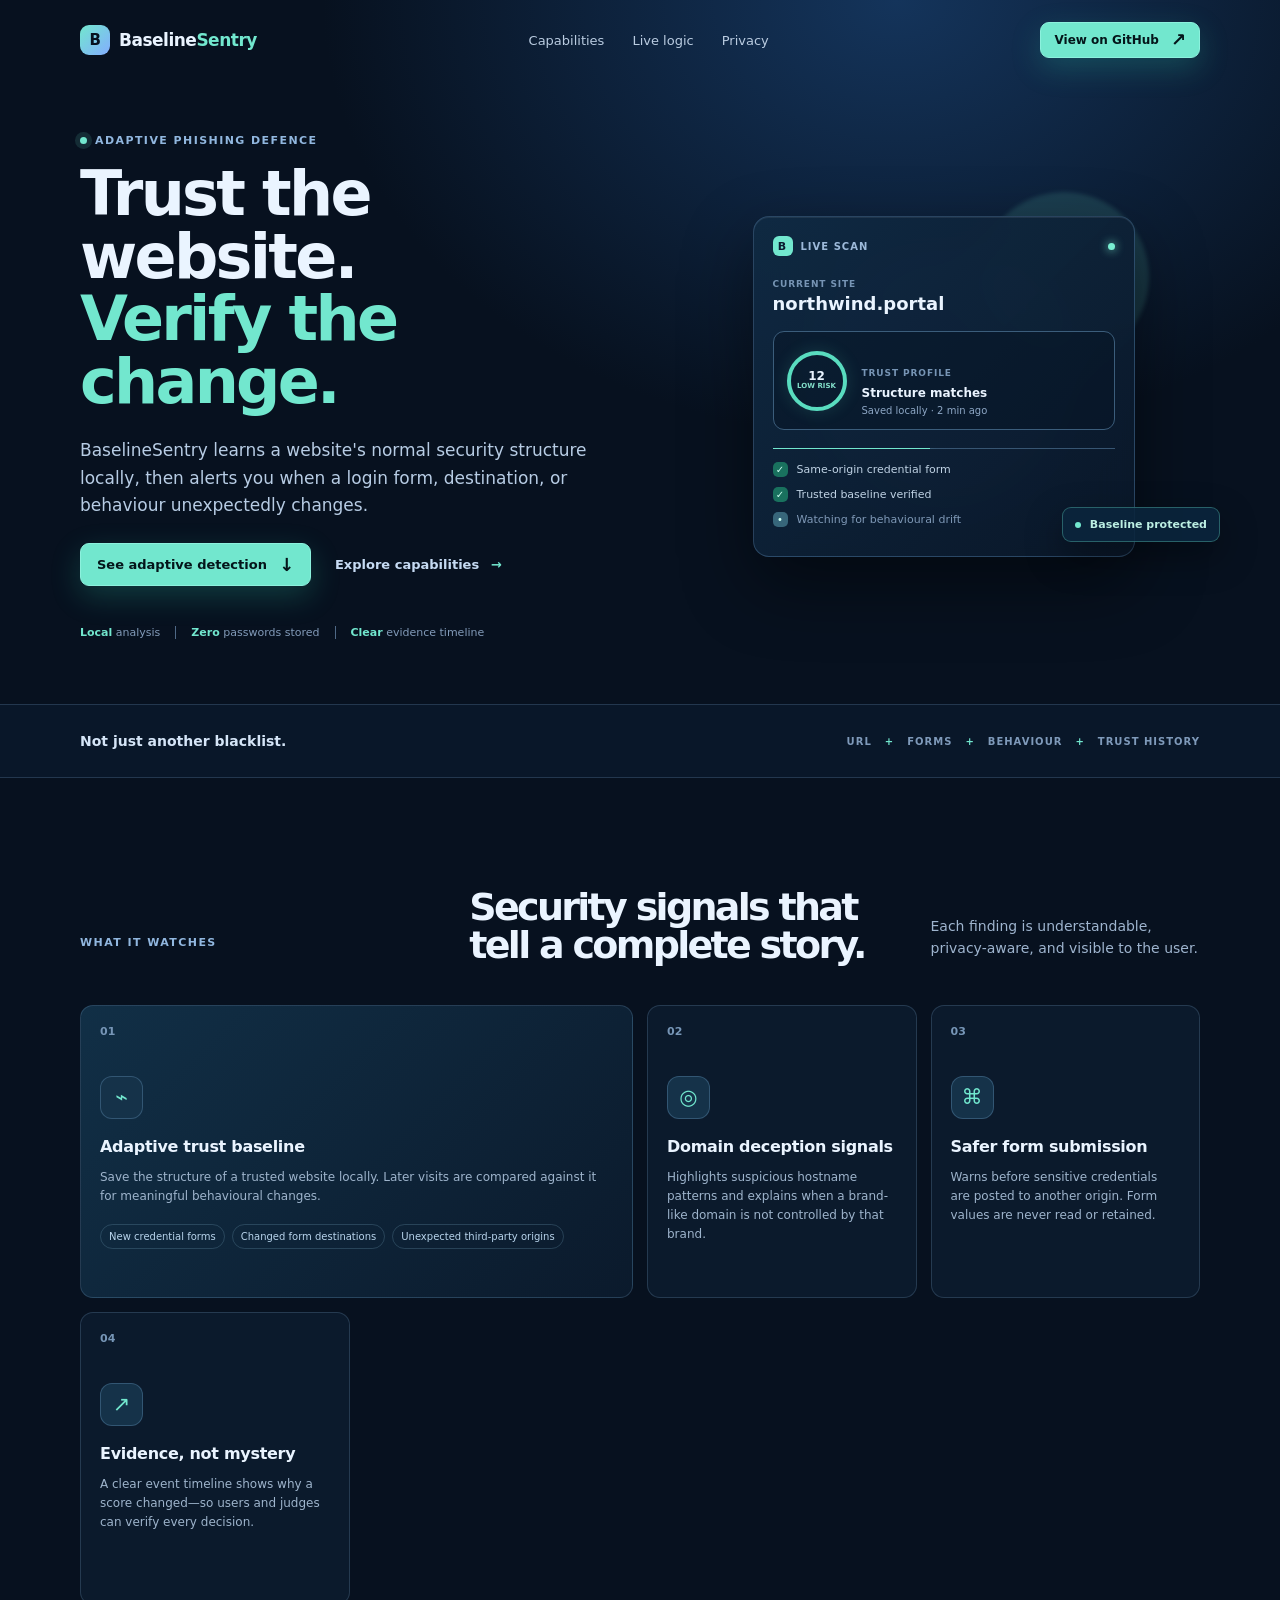
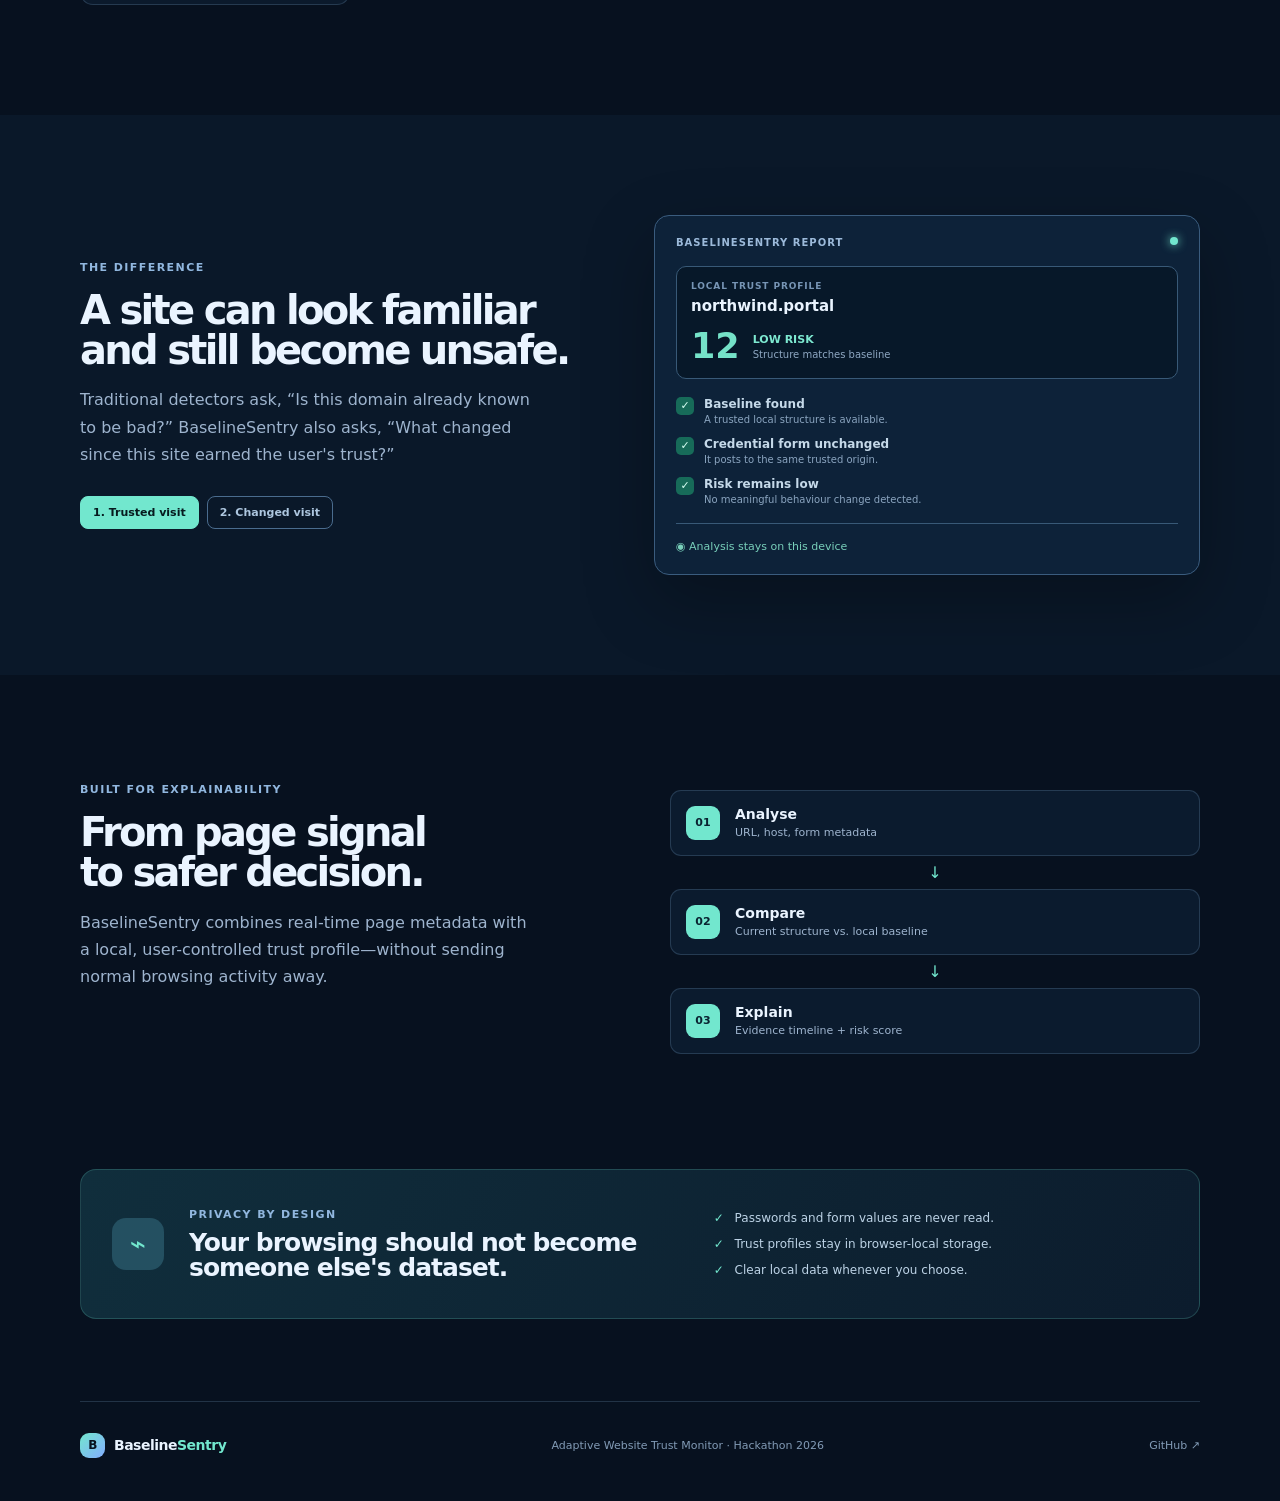
==== docs/index.html @ 4aefe946 "feat: add BaselineSentry landing page" ====
<!doctype html>
<html lang="en">
  <head>
    <meta charset="utf-8" />
    <meta name="viewport" content="width=device-width, initial-scale=1" />
    <meta name="description" content="BaselineSentry is a privacy-first browser extension for adaptive phishing detection and website trust monitoring." />
    <title>BaselineSentry — Website Trust Monitor</title>
    <link rel="stylesheet" href="styles.css" />
  </head>
  <body>
    <div class="site-shell">
      <header class="nav wrap">
        <a class="brand" href="#top" aria-label="BaselineSentry home">
          <span class="brand-icon">B</span>
          <span>Baseline<span>Sentry</span></span>
        </a>
        <nav aria-label="Main navigation">
          <a href="#features">Capabilities</a>
          <a href="#demo">Live logic</a>
          <a href="#privacy">Privacy</a>
        </nav>
        <a class="button button-small" href="https://github.com/gopalrath-dev/baseline-sentry" target="_blank" rel="noreferrer">View on GitHub <span>↗</span></a>
      </header>

      <main id="top">
        <section class="hero wrap">
          <div class="hero-copy">
            <p class="eyebrow"><i></i> ADAPTIVE PHISHING DEFENCE</p>
            <h1>Trust the website.<br /><em>Verify the change.</em></h1>
            <p class="hero-text">BaselineSentry learns a website's normal security structure locally, then alerts you when a login form, destination, or behaviour unexpectedly changes.</p>
            <div class="hero-actions">
              <a class="button" href="#demo">See adaptive detection <span>↓</span></a>
              <a class="text-link" href="#features">Explore capabilities <span>→</span></a>
            </div>
            <div class="trust-row">
              <span><b>Local</b> analysis</span>
              <span><b>Zero</b> passwords stored</span>
              <span><b>Clear</b> evidence timeline</span>
            </div>
          </div>

          <div class="hero-visual" aria-label="BaselineSentry risk report preview">
            <div class="orb orb-a"></div><div class="orb orb-b"></div>
            <div class="monitor-card">
              <div class="card-topline"><span class="mini-brand">B</span><span>LIVE SCAN</span><i></i></div>
              <p class="site-label">CURRENT SITE</p>
              <h2>northwind.portal</h2>
              <div class="score-panel">
                <div class="score-ring low"><strong>12</strong><span>LOW RISK</span></div>
                <div><p class="muted-label">TRUST PROFILE</p><strong>Structure matches</strong><p class="muted">Saved locally · 2 min ago</p></div>
              </div>
              <div class="scan-line"><span></span></div>
              <div class="signal-row"><i class="ok">✓</i><span>Same-origin credential form</span></div>
              <div class="signal-row"><i class="ok">✓</i><span>Trusted baseline verified</span></div>
              <div class="signal-row faded"><i>•</i><span>Watching for behavioural drift</span></div>
            </div>
            <div class="float-tag"><i></i> Baseline protected</div>
          </div>
        </section>

        <section class="proof-bar">
          <div class="wrap proof-inner">
            <p>Not just another blacklist.</p>
            <div><span>URL</span><b>+</b><span>FORMS</span><b>+</b><span>BEHAVIOUR</span><b>+</b><span>TRUST HISTORY</span></div>
          </div>
        </section>

        <section id="features" class="section wrap">
          <div class="section-heading">
            <p class="eyebrow">WHAT IT WATCHES</p>
            <h2>Security signals that<br />tell a complete story.</h2>
            <p>Each finding is understandable, privacy-aware, and visible to the user.</p>
          </div>
          <div class="feature-grid">
            <article class="feature-card featured">
              <div class="feature-number">01</div>
              <div class="feature-icon shield-icon">⌁</div>
              <h3>Adaptive trust baseline</h3>
              <p>Save the structure of a trusted website locally. Later visits are compared against it for meaningful behavioural changes.</p>
              <ul><li>New credential forms</li><li>Changed form destinations</li><li>Unexpected third-party origins</li></ul>
            </article>
            <article class="feature-card">
              <div class="feature-number">02</div>
              <div class="feature-icon domain-icon">◎</div>
              <h3>Domain deception signals</h3>
              <p>Highlights suspicious hostname patterns and explains when a brand-like domain is not controlled by that brand.</p>
            </article>
            <article class="feature-card">
              <div class="feature-number">03</div>
              <div class="feature-icon form-icon">⌘</div>
              <h3>Safer form submission</h3>
              <p>Warns before sensitive credentials are posted to another origin. Form values are never read or retained.</p>
            </article>
            <article class="feature-card">
              <div class="feature-number">04</div>
              <div class="feature-icon timeline-icon">↗</div>
              <h3>Evidence, not mystery</h3>
              <p>A clear event timeline shows why a score changed—so users and judges can verify every decision.</p>
            </article>
          </div>
        </section>

        <section id="demo" class="demo-section">
          <div class="wrap demo-layout">
            <div>
              <p class="eyebrow">THE DIFFERENCE</p>
              <h2>A site can look familiar<br />and still become unsafe.</h2>
              <p class="demo-copy">Traditional detectors ask, “Is this domain already known to be bad?” BaselineSentry also asks, “What changed since this site earned the user's trust?”</p>
              <div class="scenario-tabs" role="tablist" aria-label="Detection scenario">
                <button class="scenario active" data-scenario="trusted" role="tab" aria-selected="true">1. Trusted visit</button>
                <button class="scenario" data-scenario="changed" role="tab" aria-selected="false">2. Changed visit</button>
              </div>
            </div>
            <div class="evidence-card">
              <div class="evidence-header"><span>BASELINESENTRY REPORT</span><span class="report-dot"></span></div>
              <div class="evidence-site">
                <p class="muted-label">LOCAL TRUST PROFILE</p>
                <strong id="demo-domain">northwind.portal</strong>
                <div class="demo-score"><span id="demo-score">12</span><div><b id="demo-level">LOW RISK</b><small id="demo-summary">Structure matches baseline</small></div></div>
              </div>
              <ol id="evidence-list" class="evidence-list">
                <li><i>✓</i><span><b>Baseline found</b><small>A trusted local structure is available.</small></span></li>
                <li><i>✓</i><span><b>Credential form unchanged</b><small>It posts to the same trusted origin.</small></span></li>
                <li><i>✓</i><span><b>Risk remains low</b><small>No meaningful behaviour change detected.</small></span></li>
              </ol>
              <p class="local-note">◉ Analysis stays on this device</p>
            </div>
          </div>
        </section>

        <section class="architecture wrap">
          <div class="architecture-copy">
            <p class="eyebrow">BUILT FOR EXPLAINABILITY</p>
            <h2>From page signal<br />to safer decision.</h2>
            <p>BaselineSentry combines real-time page metadata with a local, user-controlled trust profile—without sending normal browsing activity away.</p>
          </div>
          <div class="flow">
            <div class="flow-step"><span>01</span><div><b>Analyse</b><small>URL, host, form metadata</small></div></div>
            <div class="flow-arrow">↓</div>
            <div class="flow-step"><span>02</span><div><b>Compare</b><small>Current structure vs. local baseline</small></div></div>
            <div class="flow-arrow">↓</div>
            <div class="flow-step"><span>03</span><div><b>Explain</b><small>Evidence timeline + risk score</small></div></div>
          </div>
        </section>

        <section id="privacy" class="privacy wrap">
          <div class="privacy-symbol">⌁</div>
          <div><p class="eyebrow">PRIVACY BY DESIGN</p><h2>Your browsing should not become someone else's dataset.</h2></div>
          <div class="privacy-list">
            <p><i>✓</i> Passwords and form values are never read.</p>
            <p><i>✓</i> Trust profiles stay in browser-local storage.</p>
            <p><i>✓</i> Clear local data whenever you choose.</p>
          </div>
        </section>
      </main>

      <footer class="wrap">
        <a class="brand" href="#top"><span class="brand-icon">B</span><span>Baseline<span>Sentry</span></span></a>
        <p>Adaptive Website Trust Monitor · Hackathon 2026</p>
        <a href="https://github.com/gopalrath-dev/baseline-sentry" target="_blank" rel="noreferrer">GitHub ↗</a>
      </footer>
    </div>
    <script src="app.js"></script>
  </body>
</html>
---- docs/styles.css ----
:root {
  --ink: #eaf4ff;
  --muted: #9eb4ce;
  --quiet: #728aa8;
  --line: rgba(139, 186, 222, .2);
  --cyan: #72e7ce;
  --blue: #83adff;
  --night: #07111f;
  --slate: #0d2036;
  font-family: Inter, ui-sans-serif, system-ui, -apple-system, BlinkMacSystemFont, "Segoe UI", sans-serif;
  color: var(--ink);
  background: var(--night);
  scroll-behavior: smooth;
}
* { box-sizing: border-box; }
body { margin: 0; background: #07111f; }
a { color: inherit; text-decoration: none; }
.wrap { width: min(1120px, calc(100% - 48px)); margin-inline: auto; }
.site-shell { overflow: hidden; background: radial-gradient(ellipse 70% 43rem at 70% 0, #14345b 0%, #07111f 64%); }
.nav { display: flex; align-items: center; justify-content: space-between; padding: 22px 0; }
.brand { display: inline-flex; align-items: center; gap: 9px; font-size: 17px; font-weight: 750; letter-spacing: -.5px; }
.brand > span:last-child span { color: var(--cyan); }
.brand-icon { display: grid; width: 30px; height: 30px; place-items: center; border-radius: 9px; color: #07111f; background: linear-gradient(135deg, var(--cyan), var(--blue)); font-size: 15px; font-weight: 900; }
nav { display: flex; gap: 28px; color: #bacce1; font-size: 13px; }
nav a:hover, footer a:hover, .text-link:hover { color: var(--cyan); }
.button { display: inline-flex; align-items: center; justify-content: center; gap: 12px; border: 1px solid #8cf1dd; border-radius: 9px; padding: 13px 16px; color: #04151a; background: var(--cyan); font-size: 13px; font-weight: 800; box-shadow: 0 10px 30px #2fd4b338; transition: transform .2s, box-shadow .2s; }
.button:hover { transform: translateY(-2px); box-shadow: 0 14px 35px #2fd4b356; }
.button span { font-size: 18px; line-height: 0; }
.button-small { padding: 10px 13px; font-size: 12px; }
.hero { display: grid; grid-template-columns: 1.05fr .95fr; align-items: center; gap: 40px; min-height: 590px; padding: 54px 0 65px; }
.eyebrow { display: flex; align-items: center; gap: 8px; margin: 0 0 16px; color: #91b7df; font-size: 11px; font-weight: 800; letter-spacing: .13em; }
.eyebrow i { display: inline-block; width: 7px; height: 7px; border-radius: 50%; background: var(--cyan); box-shadow: 0 0 0 5px #72e7ce20; }
.hero h1, .section-heading h2, .demo-section h2, .architecture h2, .privacy h2 { margin: 0; font-size: clamp(38px, 5vw, 62px); line-height: 1.01; letter-spacing: -2.7px; }
.hero h1 em { color: var(--cyan); font-style: normal; }
.hero-text { max-width: 540px; margin: 24px 0; color: #b7cce4; font-size: 17px; line-height: 1.6; }
.hero-actions { display: flex; align-items: center; gap: 24px; }
.text-link { color: #c6dbf3; font-size: 13px; font-weight: 700; }
.text-link span { margin-left: 7px; color: var(--cyan); }
.trust-row { display: flex; flex-wrap: wrap; gap: 15px; margin-top: 40px; color: #829bb9; font-size: 11px; }
.trust-row span { padding-right: 15px; border-right: 1px solid #4f6986; }
.trust-row span:last-child { border: 0; }
.trust-row b { color: var(--cyan); }
.hero-visual { position: relative; min-height: 390px; display: grid; place-items: center; }
.orb { position: absolute; border-radius: 50%; filter: blur(2px); }
.orb-a { width: 280px; height: 280px; background: #4e8aff23; }
.orb-b { width: 170px; height: 170px; transform: translate(120px, -110px); background: #72e7ce24; }
.monitor-card { position: relative; z-index: 2; width: min(100%, 382px); padding: 19px; border: 1px solid #5680a866; border-radius: 16px; background: linear-gradient(135deg, #102a43ee, #0a1729ef); box-shadow: 0 28px 70px #00000073, inset 0 1px 0 #ffffff13; backdrop-filter: blur(18px); }
.card-topline { display: flex; align-items: center; gap: 8px; color: #9dbada; font-size: 10px; font-weight: 800; letter-spacing: .1em; }
.card-topline i { width: 7px; height: 7px; margin-left: auto; border-radius: 50%; background: #79efd2; box-shadow: 0 0 10px #79efd2; animation: blink 2s ease-in-out infinite; }
.mini-brand { display: grid; width: 20px; height: 20px; place-items: center; border-radius: 6px; color: #0b1c31; background: var(--cyan); font-size: 11px; }
.site-label, .muted-label { margin: 23px 0 4px; color: #7795b5; font-size: 9px; font-weight: 800; letter-spacing: .1em; }
.monitor-card h2 { margin: 0; font-size: 18px; }
.score-panel { display: flex; align-items: center; gap: 15px; margin-top: 17px; padding: 13px; border: 1px solid #3b5d7b; border-radius: 11px; background: #06142480; }
.score-ring { display: grid; width: 60px; height: 60px; place-content: center; border: 4px solid #59dcbf; border-radius: 50%; text-align: center; box-shadow: 0 0 17px #59dcbf28; }
.score-ring strong { font-size: 21px; line-height: .95; }
.score-ring span { color: #83dfca; font-size: 7px; font-weight: 900; }
.score-panel strong { font-size: 12px; }
.muted { margin: 4px 0 0; color: #8da7c5; font-size: 10px; }
.scan-line { height: 1px; margin: 18px 0 13px; overflow: hidden; background: #375572; }
.scan-line span { display: block; width: 46%; height: 100%; background: var(--cyan); box-shadow: 0 0 9px var(--cyan); animation: scan 2.7s ease-in-out infinite; }
.signal-row { display: flex; gap: 9px; align-items: center; margin: 10px 0; color: #c0d3e5; font-size: 11px; }
.signal-row i { display: grid; width: 15px; height: 15px; place-items: center; border-radius: 5px; background: #37667a; color: #ccfff1; font-size: 10px; font-style: normal; }
.signal-row i.ok { background: #19715e; }
.signal-row.faded { color: #7f99b7; }
.float-tag { position: absolute; z-index: 3; right: -20px; bottom: 40px; padding: 10px 12px; border: 1px solid #6ce7cf50; border-radius: 9px; background: #0b253ce6; box-shadow: 0 14px 36px #0000005e; color: #bcefe3; font-size: 11px; font-weight: 750; animation: float 4s ease-in-out infinite; }
.float-tag i { display: inline-block; width: 6px; height: 6px; margin-right: 5px; border-radius: 50%; background: var(--cyan); }
.proof-bar { border-block: 1px solid var(--line); background: #091729; }
.proof-inner { display: flex; justify-content: space-between; align-items: center; min-height: 72px; }
.proof-inner p { color: #d5e5f7; font-size: 14px; font-weight: 700; }
.proof-inner div { display: flex; align-items: center; gap: 13px; color: #7f9aba; font-size: 10px; font-weight: 850; letter-spacing: .1em; }
.proof-inner b { color: var(--cyan); }
.section { padding: 110px 0; }
.section-heading { display: grid; grid-template-columns: 1fr 1.2fr .75fr; align-items: end; gap: 30px; margin-bottom: 40px; }
.section-heading h2 { font-size: 38px; }
.section-heading p:last-child { margin: 0 0 5px; color: var(--muted); font-size: 14px; line-height: 1.6; }
.feature-grid { display: grid; grid-template-columns: repeat(4, 1fr); gap: 14px; }
.feature-card { min-height: 293px; padding: 19px; border: 1px solid var(--line); border-radius: 13px; background: #0b1a2c; transition: transform .2s, border-color .2s; }
.feature-card:hover { transform: translateY(-4px); border-color: #65b6d0a6; }
.feature-card.featured { grid-column: span 2; background: linear-gradient(135deg, #112f46, #0b1a2c); }
.feature-number { color: #7796b7; font-size: 11px; font-weight: 800; }
.feature-icon { display: grid; width: 43px; height: 43px; margin: 38px 0 18px; place-items: center; border: 1px solid #6e9fc755; border-radius: 12px; color: var(--cyan); background: #153249; font-size: 21px; }
.feature-card h3 { margin: 0; font-size: 16px; letter-spacing: -.3px; }
.feature-card p { color: #9eb4cc; font-size: 12px; line-height: 1.6; }
.feature-card ul { display: flex; flex-wrap: wrap; gap: 7px; padding: 0; margin: 18px 0 0; list-style: none; }
.feature-card li { padding: 6px 8px; border: 1px solid #5d879e55; border-radius: 99px; color: #b8d4ec; font-size: 10px; }
.demo-section { padding: 100px 0; background: #0a1829; }
.demo-layout { display: grid; grid-template-columns: .95fr 1.05fr; gap: 80px; align-items: center; }
.demo-section h2, .architecture h2 { font-size: 40px; }
.demo-copy { max-width: 450px; color: var(--muted); line-height: 1.7; }
.scenario-tabs { display: flex; gap: 8px; margin-top: 28px; }
.scenario { border: 1px solid #4a6c8e; border-radius: 8px; padding: 9px 12px; color: #adc6df; background: transparent; cursor: pointer; font: inherit; font-size: 11px; font-weight: 750; }
.scenario.active { border-color: var(--cyan); color: #061a1e; background: var(--cyan); }
.evidence-card { padding: 21px; border: 1px solid #3a5c7e; border-radius: 15px; background: #0e243be6; box-shadow: 0 26px 70px #00000047; }
.evidence-header { display: flex; justify-content: space-between; color: #9cbada; font-size: 10px; font-weight: 800; letter-spacing: .1em; }
.report-dot { width: 8px; height: 8px; border-radius: 50%; background: var(--cyan); box-shadow: 0 0 10px var(--cyan); }
.evidence-site { margin: 18px 0; padding: 14px; border: 1px solid #385977; border-radius: 10px; background: #071829; }
.evidence-site .muted-label { margin: 0 0 5px; }
.evidence-site strong { font-size: 15px; }
.demo-score { display: flex; align-items: center; gap: 13px; margin-top: 14px; }
.demo-score > span { color: #75e2c8; font-size: 35px; font-weight: 850; line-height: 1; }
.demo-score b, .demo-score small { display: block; }
.demo-score b { color: #7de8d0; font-size: 11px; }
.demo-score small { margin-top: 3px; color: #8fa8c3; font-size: 10px; }
.evidence-list { display: grid; gap: 12px; padding: 0; margin: 0; list-style: none; }
.evidence-list li { display: flex; gap: 10px; align-items: flex-start; color: #c5d9e9; font-size: 12px; }
.evidence-list i { display: grid; flex: 0 0 auto; width: 18px; height: 18px; place-items: center; border-radius: 5px; color: #d6fff3; background: #176b59; font-size: 11px; font-style: normal; }
.evidence-list b, .evidence-list small { display: block; }
.evidence-list small { margin-top: 3px; color: #8ba5c0; font-size: 10px; }
.local-note { margin: 18px 0 0; padding-top: 16px; border-top: 1px solid #385977; color: #78cfba; font-size: 11px; }
.architecture { display: grid; grid-template-columns: 1fr 1fr; gap: 60px; padding: 108px 0; }
.architecture-copy p:last-child { max-width: 460px; color: var(--muted); line-height: 1.7; }
.flow { padding: 7px 0; }
.flow-step { display: flex; align-items: center; gap: 15px; padding: 15px; border: 1px solid var(--line); border-radius: 11px; background: #0b1b2e; }
.flow-step > span { display: grid; width: 34px; height: 34px; place-items: center; border-radius: 9px; color: #0a2331; background: var(--cyan); font-size: 11px; font-weight: 900; }
.flow-step b, .flow-step small { display: block; }
.flow-step b { font-size: 14px; }
.flow-step small { margin-top: 4px; color: var(--muted); font-size: 11px; }
.flow-arrow { margin: 7px 0; color: var(--cyan); text-align: center; }
.privacy { display: grid; grid-template-columns: auto 1.1fr 1fr; gap: 25px; align-items: center; margin-bottom: 82px; padding: 31px; border: 1px solid #65cbb83b; border-radius: 16px; background: linear-gradient(115deg, #102e3c, #0c1c2d); }
.privacy-symbol { display: grid; width: 52px; height: 52px; place-items: center; border-radius: 14px; color: var(--cyan); background: #245061; font-size: 27px; }
.privacy h2 { font-size: 25px; letter-spacing: -1px; }
.privacy .eyebrow { margin-bottom: 9px; }
.privacy-list { color: #bdd3e6; font-size: 12px; line-height: 1.5; }
.privacy-list p { margin: 8px 0; }
.privacy-list i { margin-right: 7px; color: var(--cyan); font-style: normal; }
footer { display: flex; justify-content: space-between; align-items: center; padding: 26px 0 38px; border-top: 1px solid var(--line); color: #829bb6; font-size: 11px; }
footer .brand { color: var(--ink); font-size: 14px; }
footer .brand-icon { width: 25px; height: 25px; font-size: 12px; }
@keyframes float { 50% { transform: translateY(-7px); } }
@keyframes scan { 50% { transform: translateX(118%); } }
@keyframes blink { 50% { opacity: .35; } }
@media (max-width: 820px) {
  .nav nav { display: none; }
  .hero, .demo-layout, .architecture { grid-template-columns: 1fr; }
  .hero { padding-top: 30px; }
  .hero-visual { min-height: 340px; }
  .section-heading { grid-template-columns: 1fr; gap: 12px; }
  .feature-grid { grid-template-columns: repeat(2, 1fr); }
  .feature-card.featured { grid-column: span 2; }
  .privacy { grid-template-columns: auto 1fr; }
  .privacy-list { grid-column: span 2; }
}
@media (max-width: 540px) {
  .wrap { width: min(100% - 30px, 1120px); }
  .nav .button { display: none; }
  .hero h1 { font-size: 43px; }
  .feature-grid { grid-template-columns: 1fr; }
  .feature-card.featured { grid-column: span 1; }
  .feature-card { min-height: auto; }
  .proof-inner { display: block; padding: 15px 0; }
  .proof-inner div { flex-wrap: wrap; font-size: 8px; }
  .float-tag { right: 0; }
  .privacy { grid-template-columns: 1fr; }
  .privacy-list { grid-column: auto; }
  footer { align-items: flex-start; gap: 14px; flex-direction: column; }
}
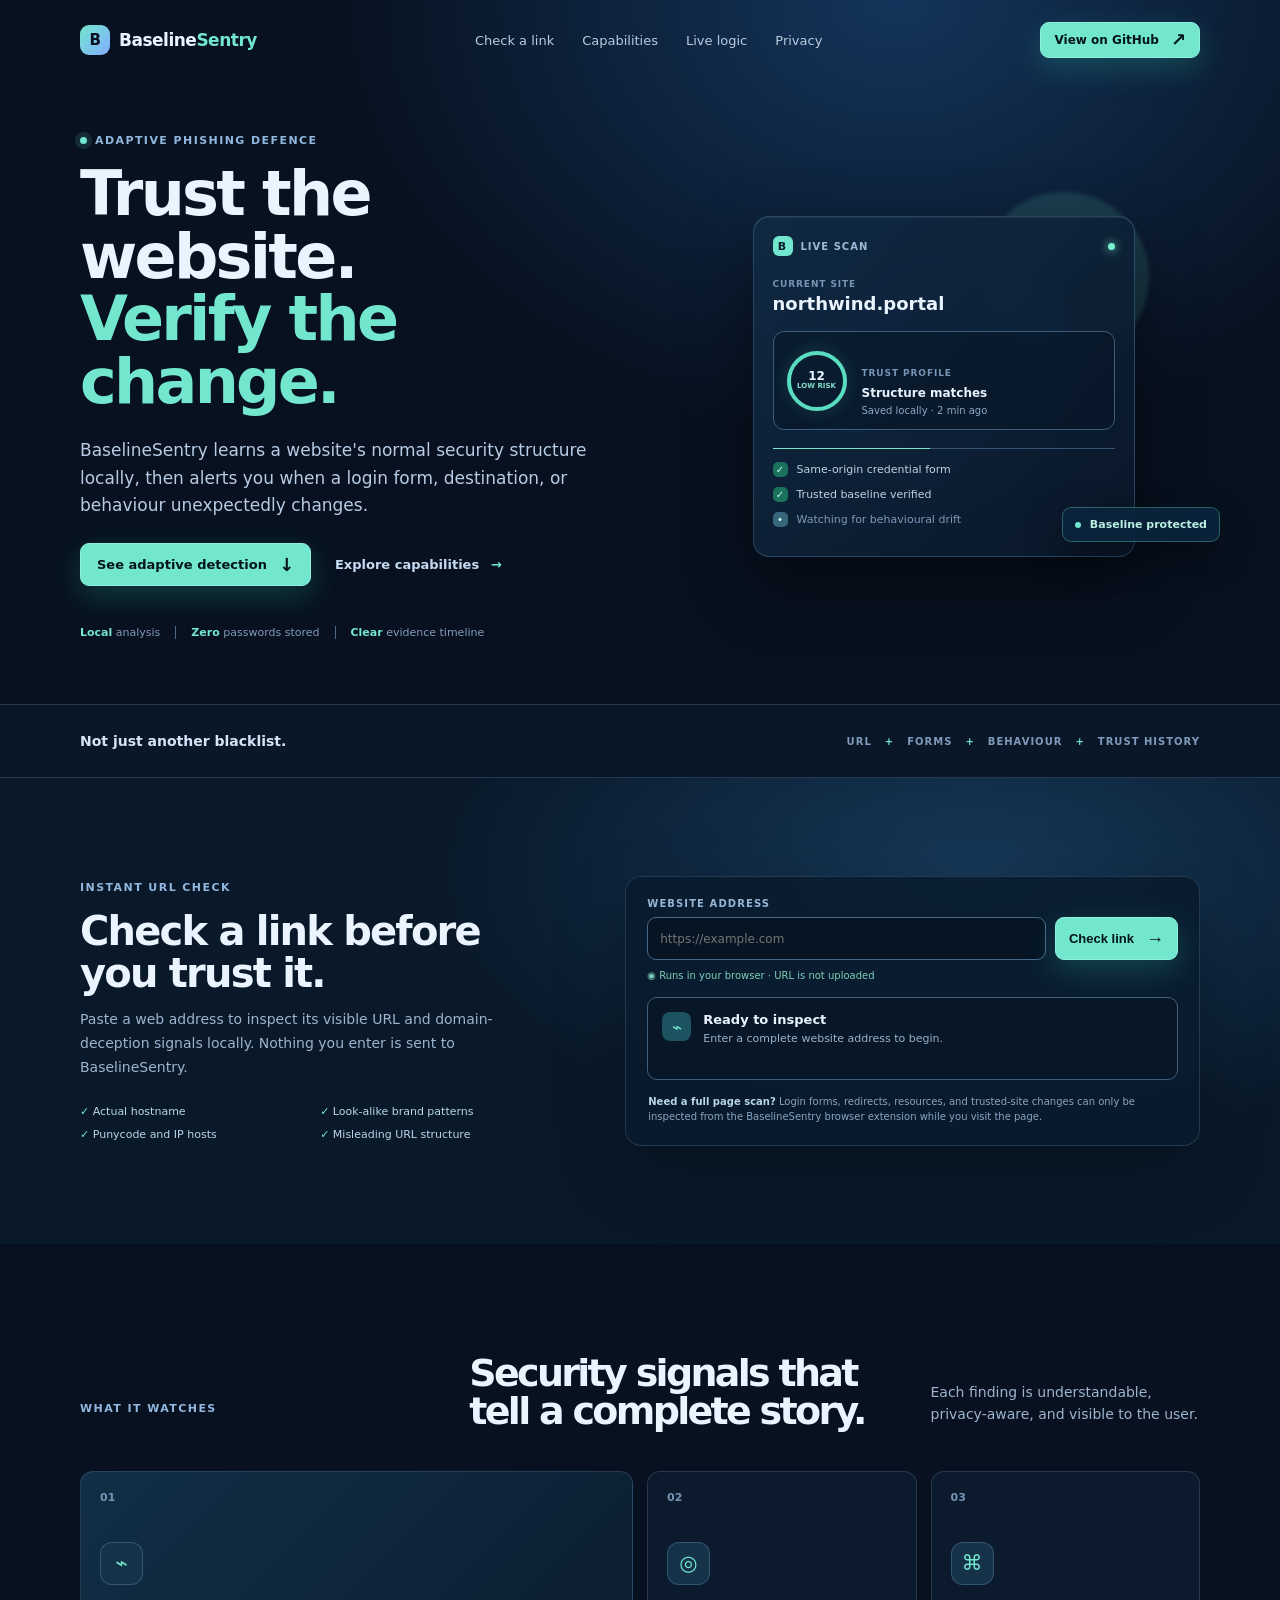
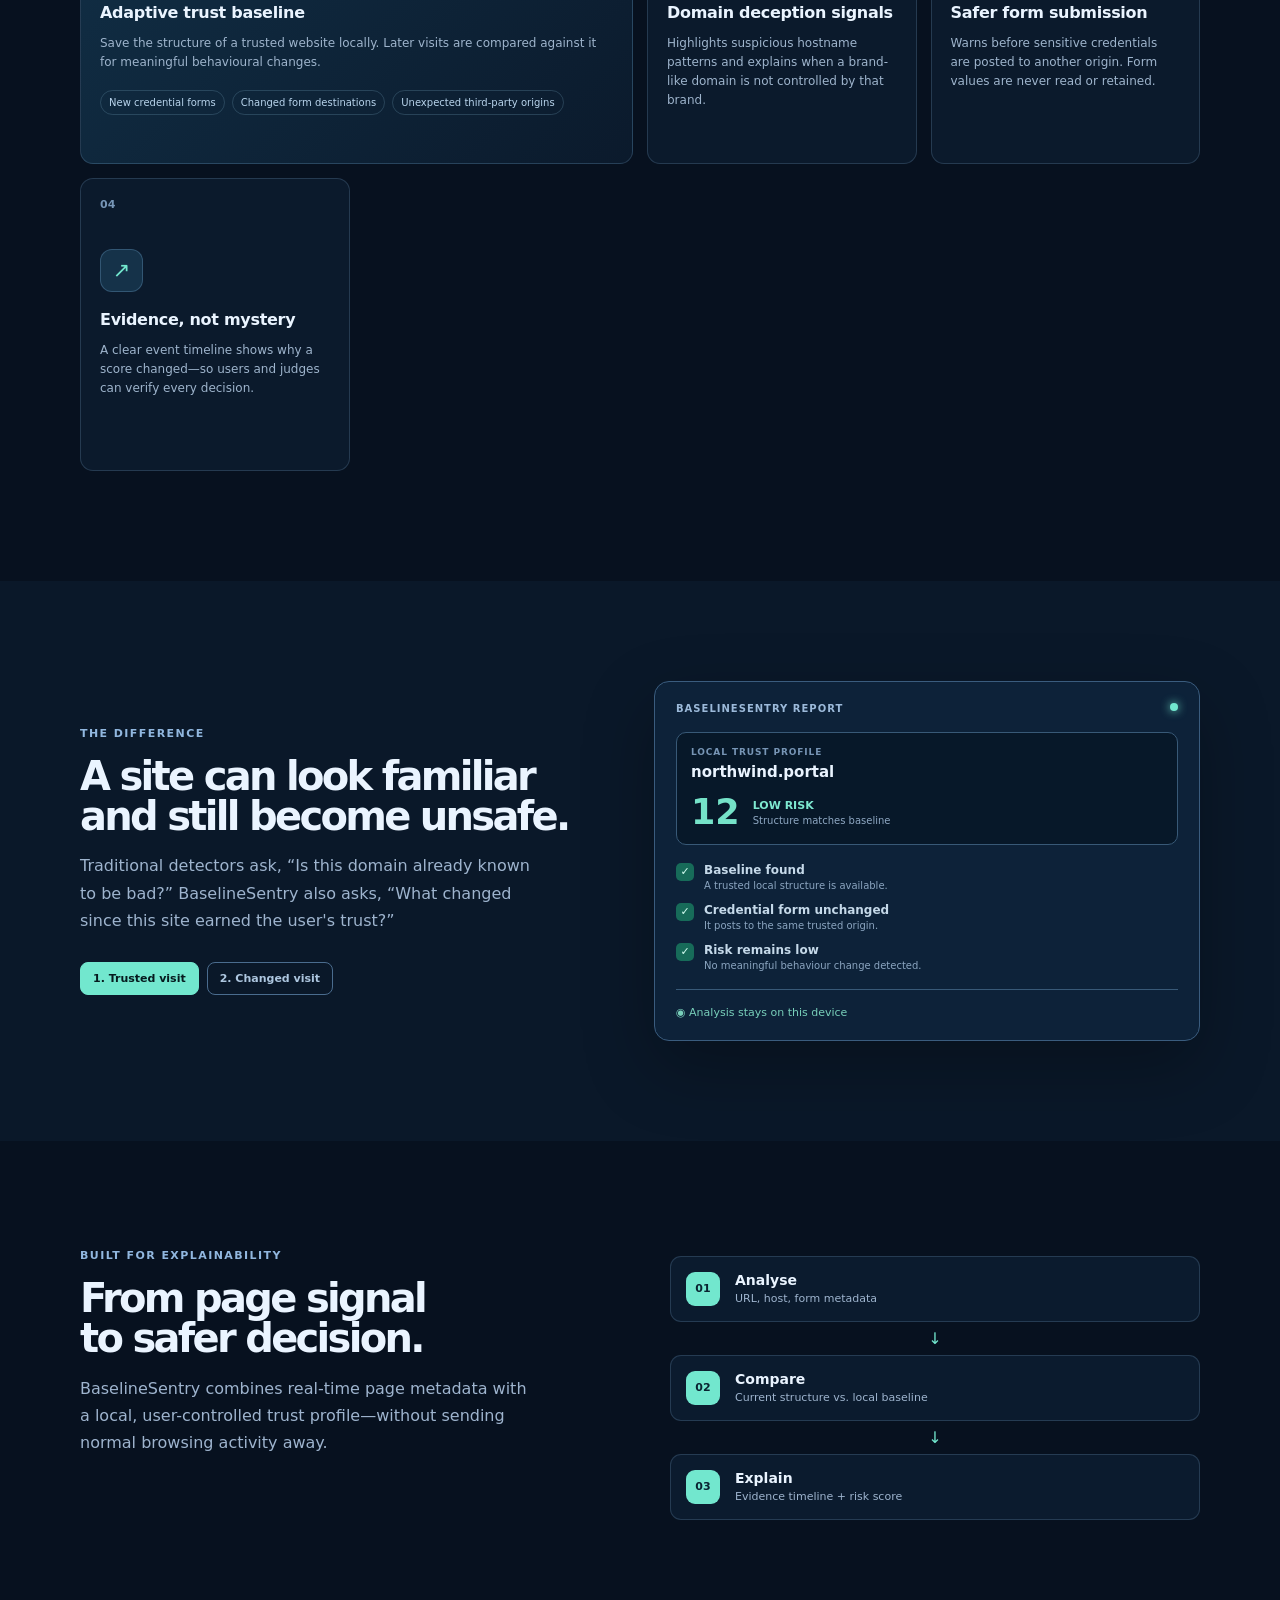
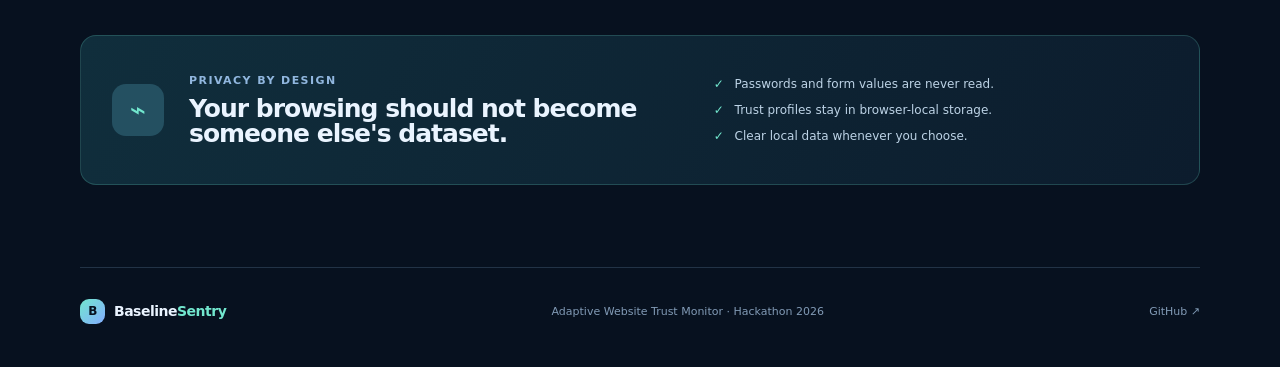
==== commit 4c742e39: "feat: add privacy-first website link checker" ====
--- a/docs/index.html
+++ b/docs/index.html
@@ -15,6 +15,7 @@
           <span>Baseline<span>Sentry</span></span>
         </a>
         <nav aria-label="Main navigation">
+          <a href="#link-check">Check a link</a>
           <a href="#features">Capabilities</a>
           <a href="#demo">Live logic</a>
           <a href="#privacy">Privacy</a>
@@ -62,6 +63,37 @@
           <div class="wrap proof-inner">
             <p>Not just another blacklist.</p>
             <div><span>URL</span><b>+</b><span>FORMS</span><b>+</b><span>BEHAVIOUR</span><b>+</b><span>TRUST HISTORY</span></div>
+          </div>
+        </section>
+
+        <section id="link-check" class="link-check-section">
+          <div class="wrap link-check-layout">
+            <div class="link-check-copy">
+              <p class="eyebrow">INSTANT URL CHECK</p>
+              <h2>Check a link before<br />you trust it.</h2>
+              <p>Paste a web address to inspect its visible URL and domain-deception signals locally. Nothing you enter is sent to BaselineSentry.</p>
+              <div class="check-capabilities">
+                <span>✓ Actual hostname</span>
+                <span>✓ Look-alike brand patterns</span>
+                <span>✓ Punycode and IP hosts</span>
+                <span>✓ Misleading URL structure</span>
+              </div>
+            </div>
+            <div class="link-check-card">
+              <form id="url-check-form">
+                <label for="url-check-input">WEBSITE ADDRESS</label>
+                <div class="url-input-row">
+                  <input id="url-check-input" name="url" type="url" inputmode="url" autocomplete="off" placeholder="https://example.com" required />
+                  <button class="button" type="submit">Check link <span>→</span></button>
+                </div>
+              </form>
+              <p class="check-privacy">◉ Runs in your browser · URL is not uploaded</p>
+              <div id="url-result" class="url-result empty" aria-live="polite">
+                <div class="url-result-icon">⌁</div>
+                <div><b>Ready to inspect</b><small>Enter a complete website address to begin.</small></div>
+              </div>
+              <p class="full-scan-note"><b>Need a full page scan?</b> Login forms, redirects, resources, and trusted-site changes can only be inspected from the BaselineSentry browser extension while you visit the page.</p>
+            </div>
           </div>
         </section>
 
@@ -163,4 +195,3 @@
     <script src="app.js"></script>
   </body>
 </html>
-
--- a/docs/styles.css
+++ b/docs/styles.css
@@ -69,6 +69,34 @@
 .proof-inner p { color: #d5e5f7; font-size: 14px; font-weight: 700; }
 .proof-inner div { display: flex; align-items: center; gap: 13px; color: #7f9aba; font-size: 10px; font-weight: 850; letter-spacing: .1em; }
 .proof-inner b { color: var(--cyan); }
+.link-check-section { padding: 98px 0; background: radial-gradient(ellipse 65% 90% at 76% 20%, #163858 0%, #09192a 65%); }
+.link-check-layout { display: grid; grid-template-columns: .9fr 1.1fr; gap: 75px; align-items: center; }
+.link-check-copy h2 { margin: 0; font-size: 40px; line-height: 1.05; letter-spacing: -1.8px; }
+.link-check-copy > p:not(.eyebrow) { max-width: 425px; color: var(--muted); font-size: 14px; line-height: 1.7; }
+.check-capabilities { display: grid; grid-template-columns: 1fr 1fr; gap: 10px; margin-top: 25px; color: #bad6e9; font-size: 11px; }
+.check-capabilities span::first-letter { color: var(--cyan); }
+.link-check-card { padding: 21px; border: 1px solid #4d779755; border-radius: 16px; background: #0a1b2ddd; box-shadow: 0 26px 70px #00000042; }
+#url-check-form label { display: block; margin-bottom: 8px; color: #96b5d3; font-size: 10px; font-weight: 850; letter-spacing: .11em; }
+.url-input-row { display: flex; gap: 9px; }
+.url-input-row input { min-width: 0; flex: 1; border: 1px solid #466989; border-radius: 9px; padding: 12px; outline: 0; color: var(--ink); background: #061424; font: inherit; font-size: 12px; }
+.url-input-row input:focus { border-color: var(--cyan); box-shadow: 0 0 0 3px #72e7ce18; }
+.url-input-row .button { padding-inline: 13px; white-space: nowrap; }
+.check-privacy { margin: 10px 0 16px; color: #7ecfba; font-size: 10px; }
+.url-result { display: flex; gap: 12px; align-items: flex-start; min-height: 83px; padding: 14px; border: 1px solid #405f7c; border-radius: 10px; background: #071727; }
+.url-result-icon { display: grid; flex: 0 0 auto; width: 29px; height: 29px; place-items: center; border-radius: 8px; color: var(--cyan); background: #1d5260; font-size: 17px; }
+.url-result b, .url-result small { display: block; }
+.url-result b { font-size: 13px; }
+.url-result small { margin-top: 4px; color: #9bb2cb; font-size: 11px; line-height: 1.45; }
+.url-result.low { border-color: #2b927c; }
+.url-result.low .url-result-icon { color: #c7fff1; background: #176b59; }
+.url-result.caution { border-color: #997a35; }
+.url-result.caution .url-result-icon { color: #ffdf83; background: #5d4d20; }
+.url-result.high { border-color: #a45d48; }
+.url-result.high .url-result-icon { color: #ffc09b; background: #6b392d; }
+.url-result ul { display: flex; flex-wrap: wrap; gap: 6px; padding: 0; margin: 8px 0 0; list-style: none; }
+.url-result li { padding: 4px 6px; border: 1px solid #4a6682; border-radius: 99px; color: #b9cfe2; font-size: 9px; }
+.full-scan-note { margin: 14px 1px 0; color: #8aa5c1; font-size: 10px; line-height: 1.5; }
+.full-scan-note b { color: #b8d5ea; }
 .section { padding: 110px 0; }
 .section-heading { display: grid; grid-template-columns: 1fr 1.2fr .75fr; align-items: end; gap: 30px; margin-bottom: 40px; }
 .section-heading h2 { font-size: 38px; }
@@ -131,7 +159,7 @@
 @keyframes blink { 50% { opacity: .35; } }
 @media (max-width: 820px) {
   .nav nav { display: none; }
-  .hero, .demo-layout, .architecture { grid-template-columns: 1fr; }
+  .hero, .demo-layout, .architecture, .link-check-layout { grid-template-columns: 1fr; }
   .hero { padding-top: 30px; }
   .hero-visual { min-height: 340px; }
   .section-heading { grid-template-columns: 1fr; gap: 12px; }
@@ -150,8 +178,9 @@
   .proof-inner { display: block; padding: 15px 0; }
   .proof-inner div { flex-wrap: wrap; font-size: 8px; }
   .float-tag { right: 0; }
+  .url-input-row { flex-direction: column; }
+  .url-input-row .button { width: 100%; }
   .privacy { grid-template-columns: 1fr; }
   .privacy-list { grid-column: auto; }
   footer { align-items: flex-start; gap: 14px; flex-direction: column; }
 }
-
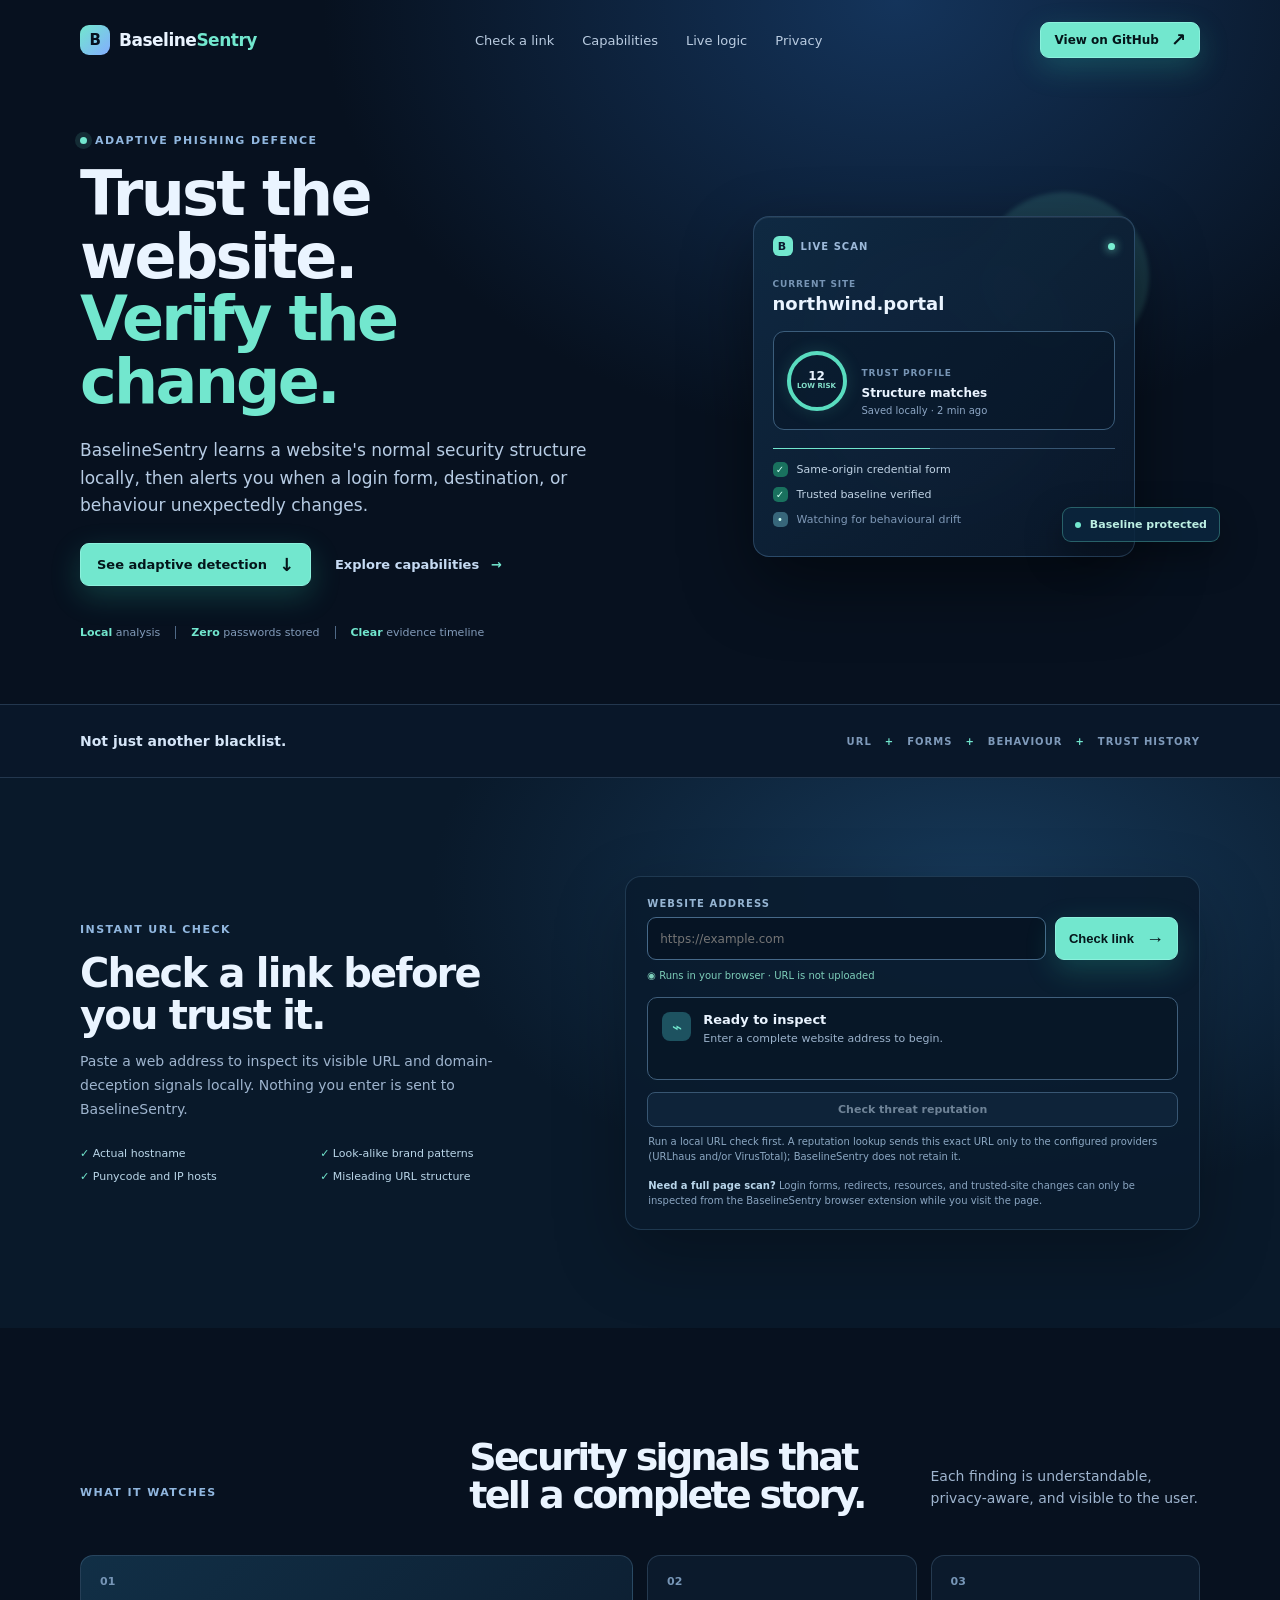
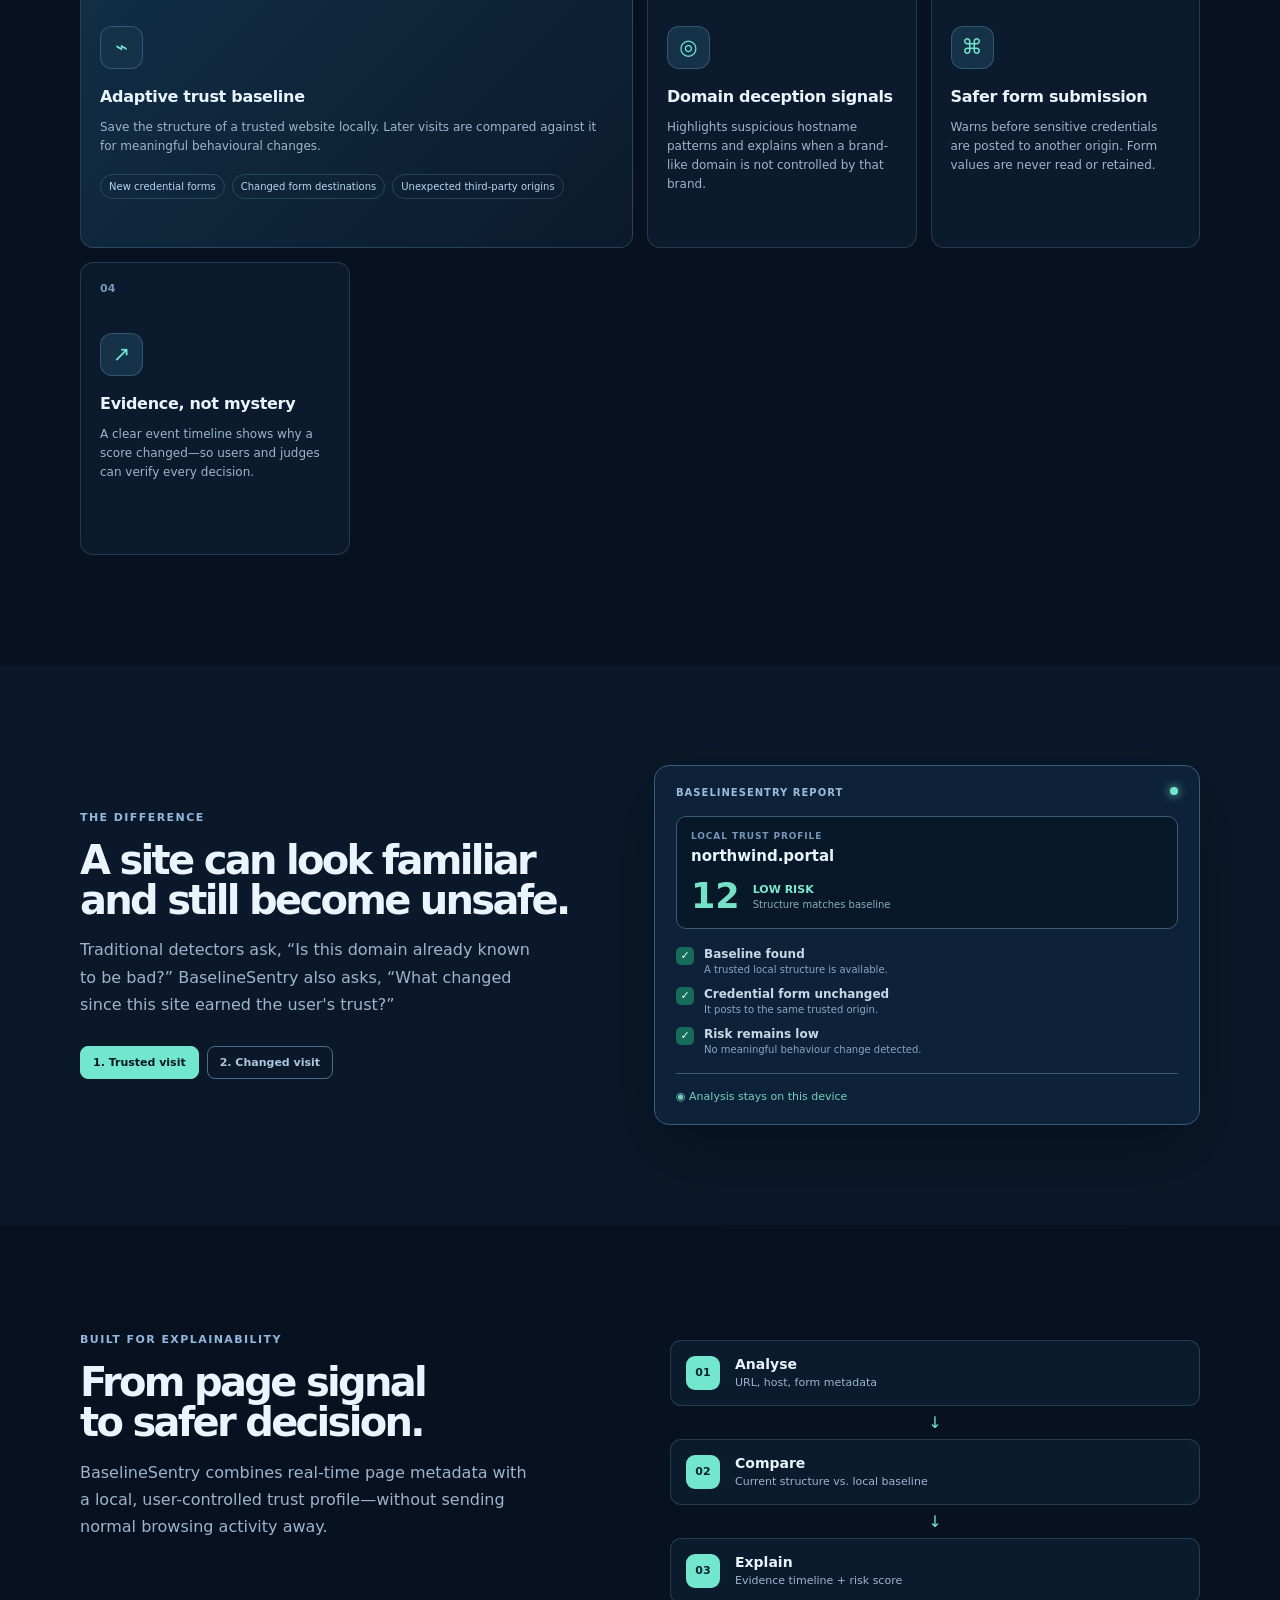
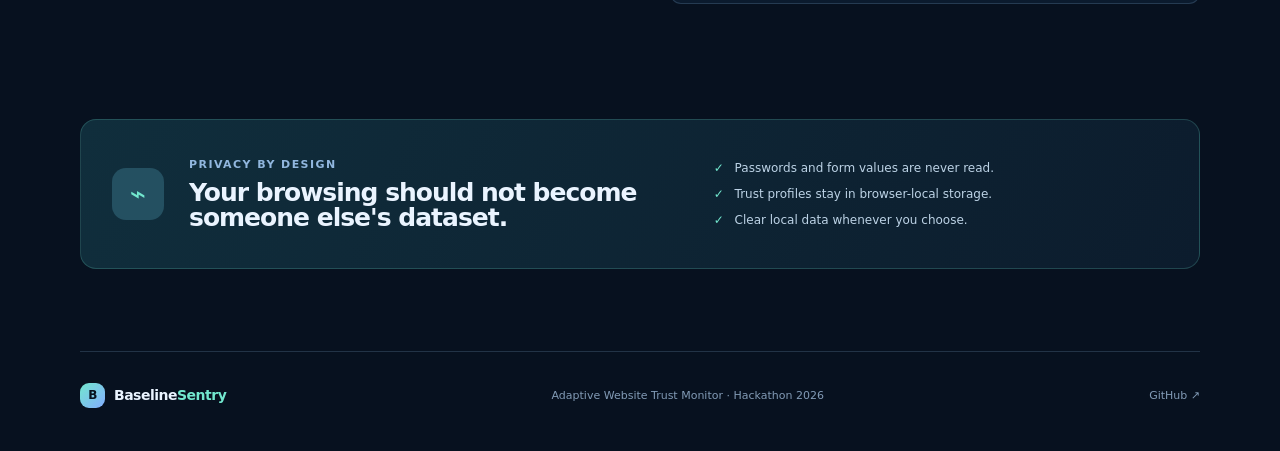
==== commit 4a3cecc0: "feat: add opt-in threat reputation checks" ====
--- a/docs/index.html
+++ b/docs/index.html
@@ -92,6 +92,8 @@
                 <div class="url-result-icon">⌁</div>
                 <div><b>Ready to inspect</b><small>Enter a complete website address to begin.</small></div>
               </div>
+              <button id="blacklist-button" class="blacklist-button" type="button" disabled>Check threat reputation</button>
+              <p id="blacklist-consent" class="blacklist-consent">Run a local URL check first. A reputation lookup sends this exact URL only to the configured providers (URLhaus and/or VirusTotal); BaselineSentry does not retain it.</p>
               <p class="full-scan-note"><b>Need a full page scan?</b> Login forms, redirects, resources, and trusted-site changes can only be inspected from the BaselineSentry browser extension while you visit the page.</p>
             </div>
           </div>
--- a/docs/styles.css
+++ b/docs/styles.css
@@ -97,6 +97,10 @@
 .url-result li { padding: 4px 6px; border: 1px solid #4a6682; border-radius: 99px; color: #b9cfe2; font-size: 9px; }
 .full-scan-note { margin: 14px 1px 0; color: #8aa5c1; font-size: 10px; line-height: 1.5; }
 .full-scan-note b { color: #b8d5ea; }
+.blacklist-button { width: 100%; margin-top: 12px; border: 1px solid #6792b7; border-radius: 8px; padding: 10px 12px; color: #d4eaff; background: #132c45; cursor: pointer; font: inherit; font-size: 11px; font-weight: 800; }
+.blacklist-button:not(:disabled):hover { border-color: var(--cyan); color: #061a1e; background: var(--cyan); }
+.blacklist-button:disabled { cursor: not-allowed; opacity: .5; }
+.blacklist-consent { margin: 8px 1px 0; color: #8ca8c3; font-size: 10px; line-height: 1.45; }
 .section { padding: 110px 0; }
 .section-heading { display: grid; grid-template-columns: 1fr 1.2fr .75fr; align-items: end; gap: 30px; margin-bottom: 40px; }
 .section-heading h2 { font-size: 38px; }
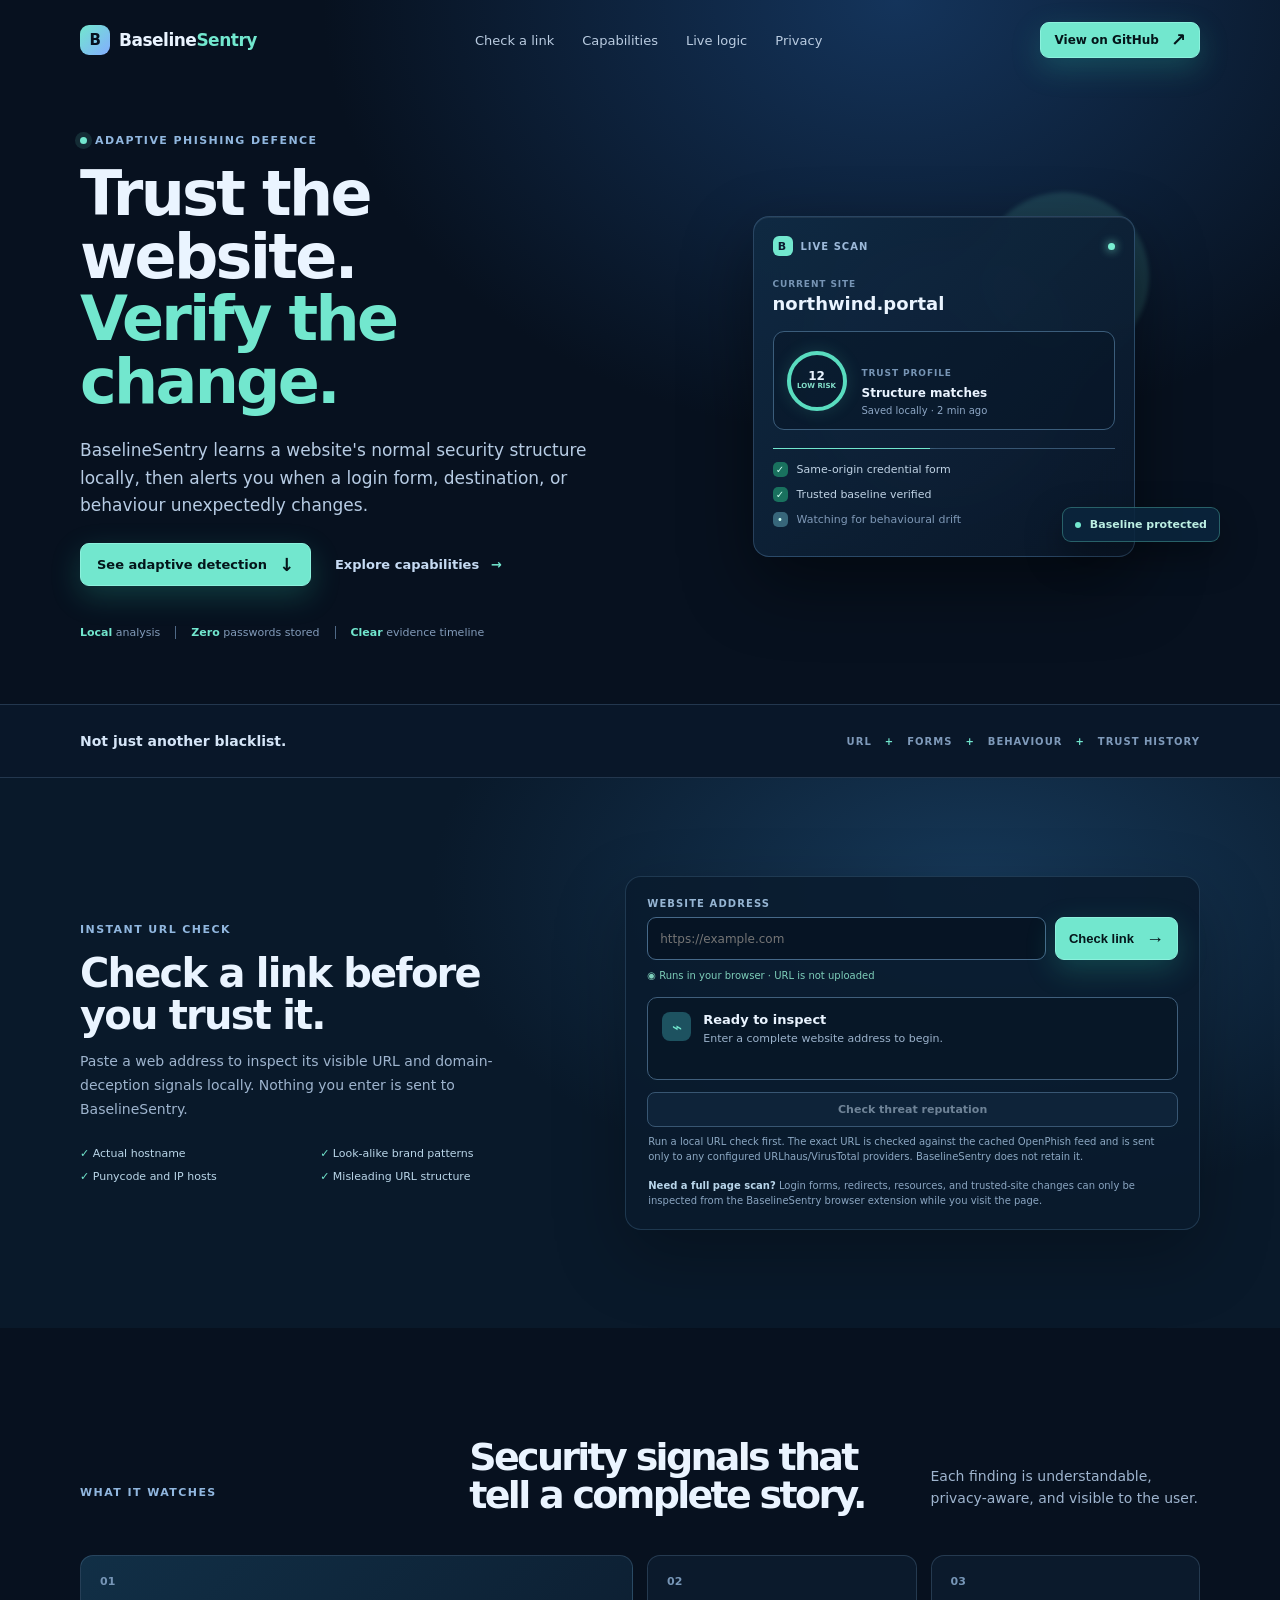
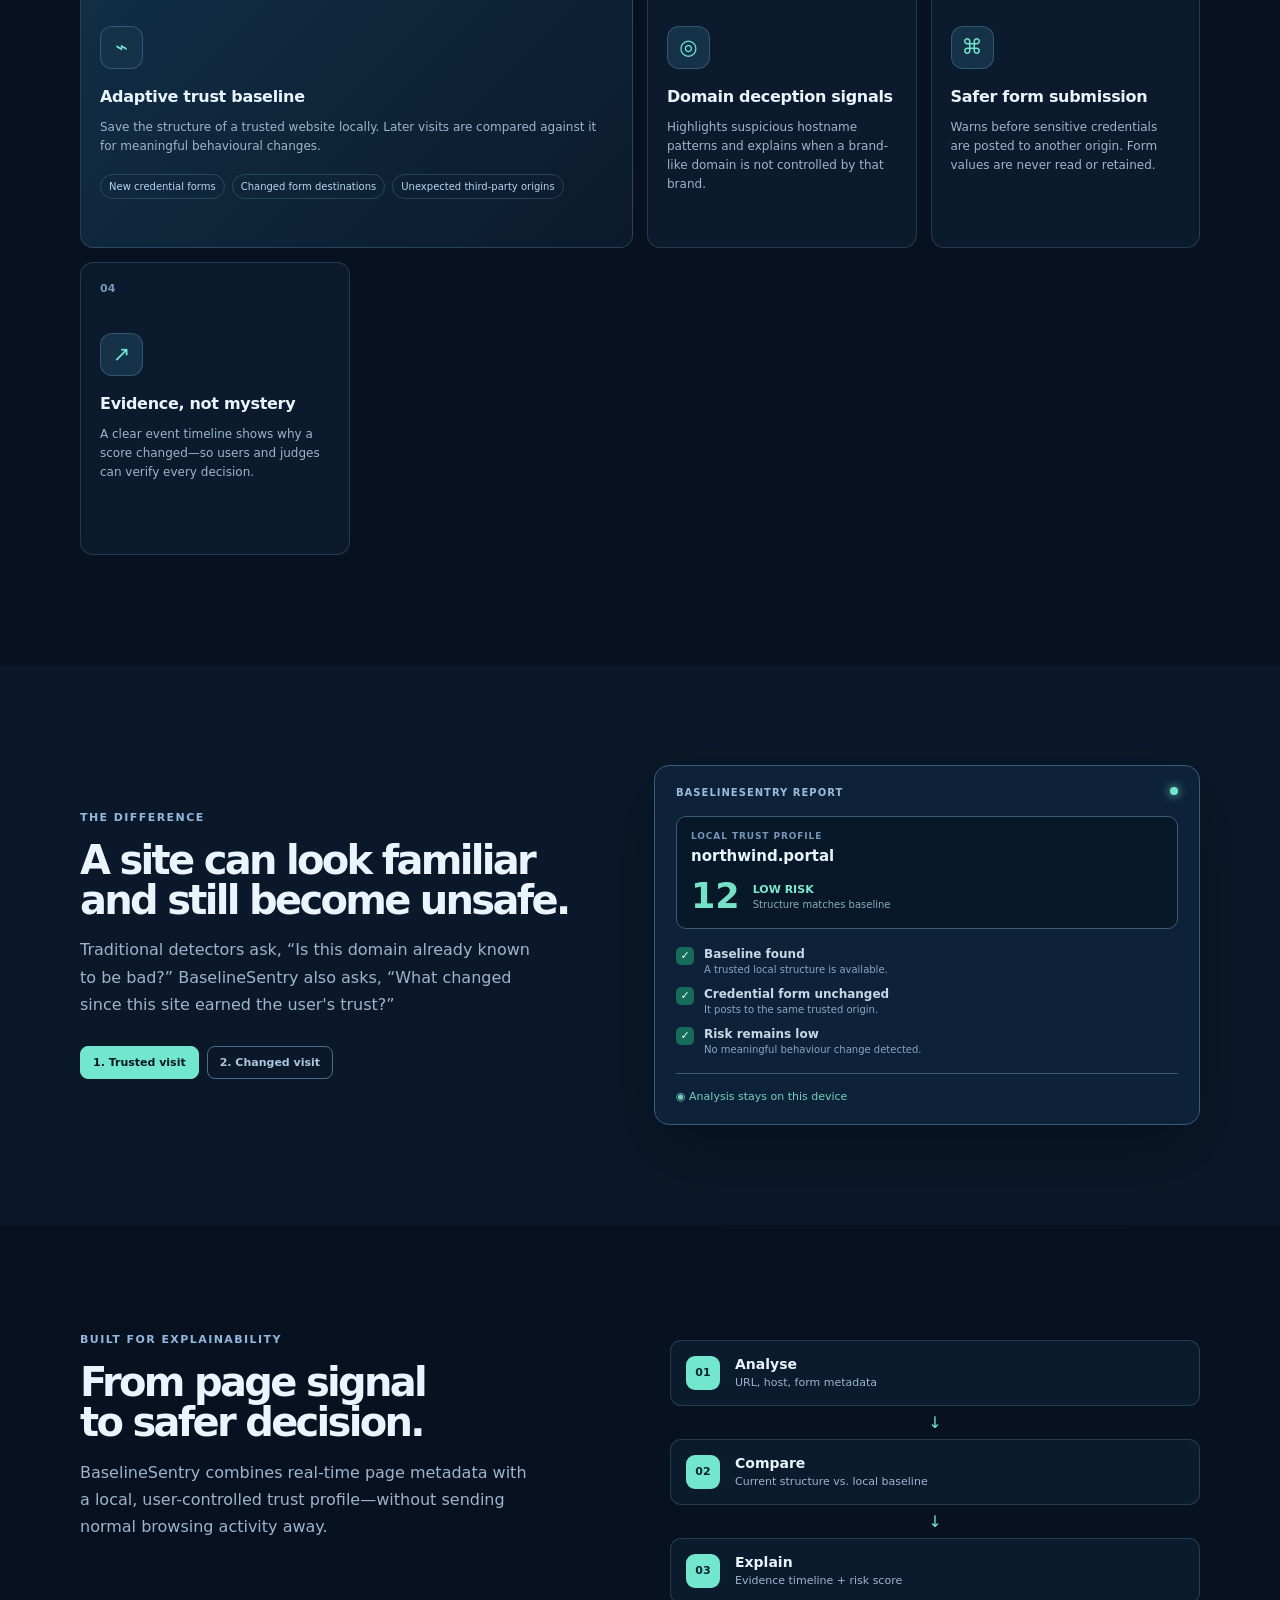
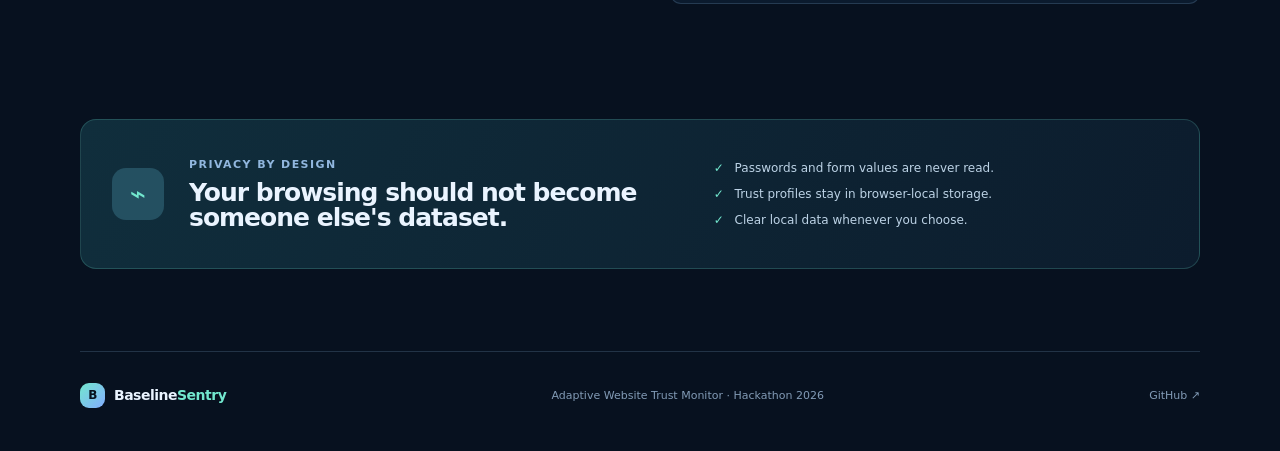
==== commit 5007d745: "feat: add OpenPhish phishing feed lookup" ====
--- a/docs/index.html
+++ b/docs/index.html
@@ -93,7 +93,7 @@
                 <div><b>Ready to inspect</b><small>Enter a complete website address to begin.</small></div>
               </div>
               <button id="blacklist-button" class="blacklist-button" type="button" disabled>Check threat reputation</button>
-              <p id="blacklist-consent" class="blacklist-consent">Run a local URL check first. A reputation lookup sends this exact URL only to the configured providers (URLhaus and/or VirusTotal); BaselineSentry does not retain it.</p>
+              <p id="blacklist-consent" class="blacklist-consent">Run a local URL check first. The exact URL is checked against the cached OpenPhish feed and is sent only to any configured URLhaus/VirusTotal providers. BaselineSentry does not retain it.</p>
               <p class="full-scan-note"><b>Need a full page scan?</b> Login forms, redirects, resources, and trusted-site changes can only be inspected from the BaselineSentry browser extension while you visit the page.</p>
             </div>
           </div>
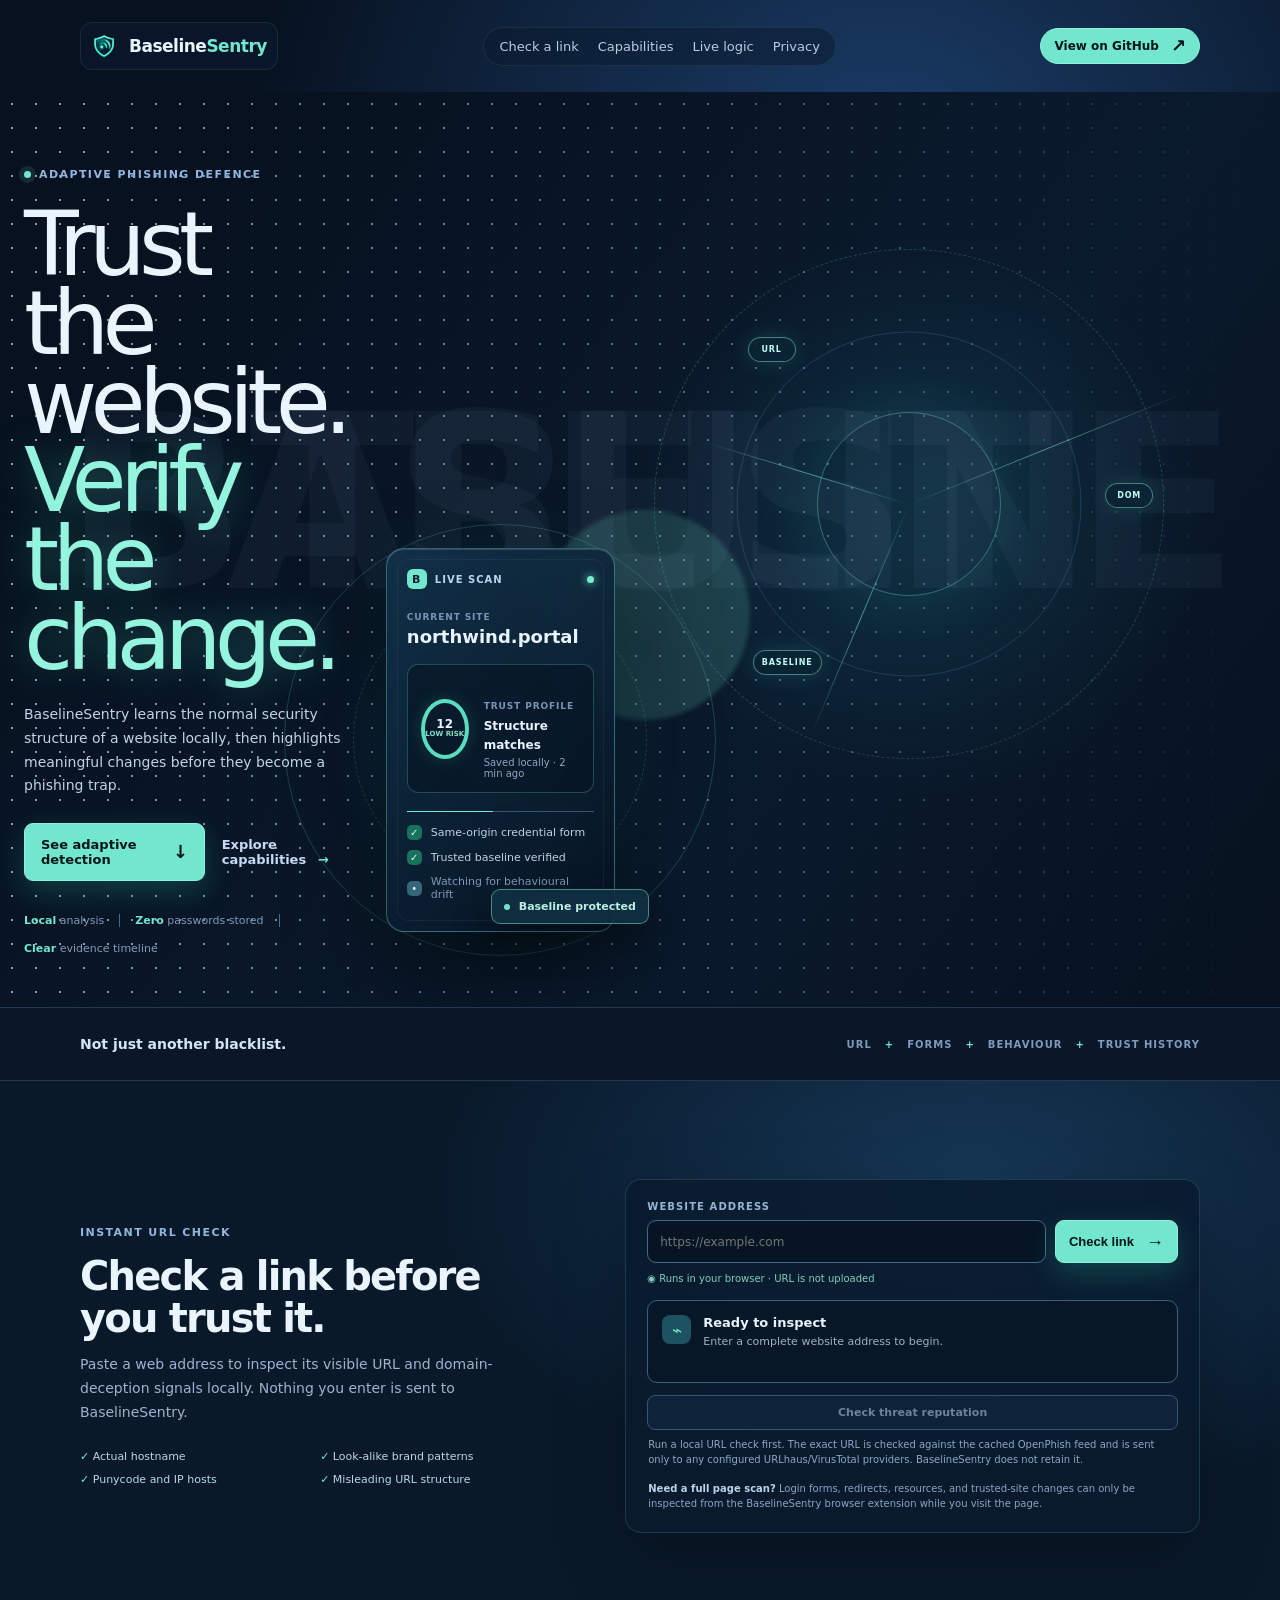
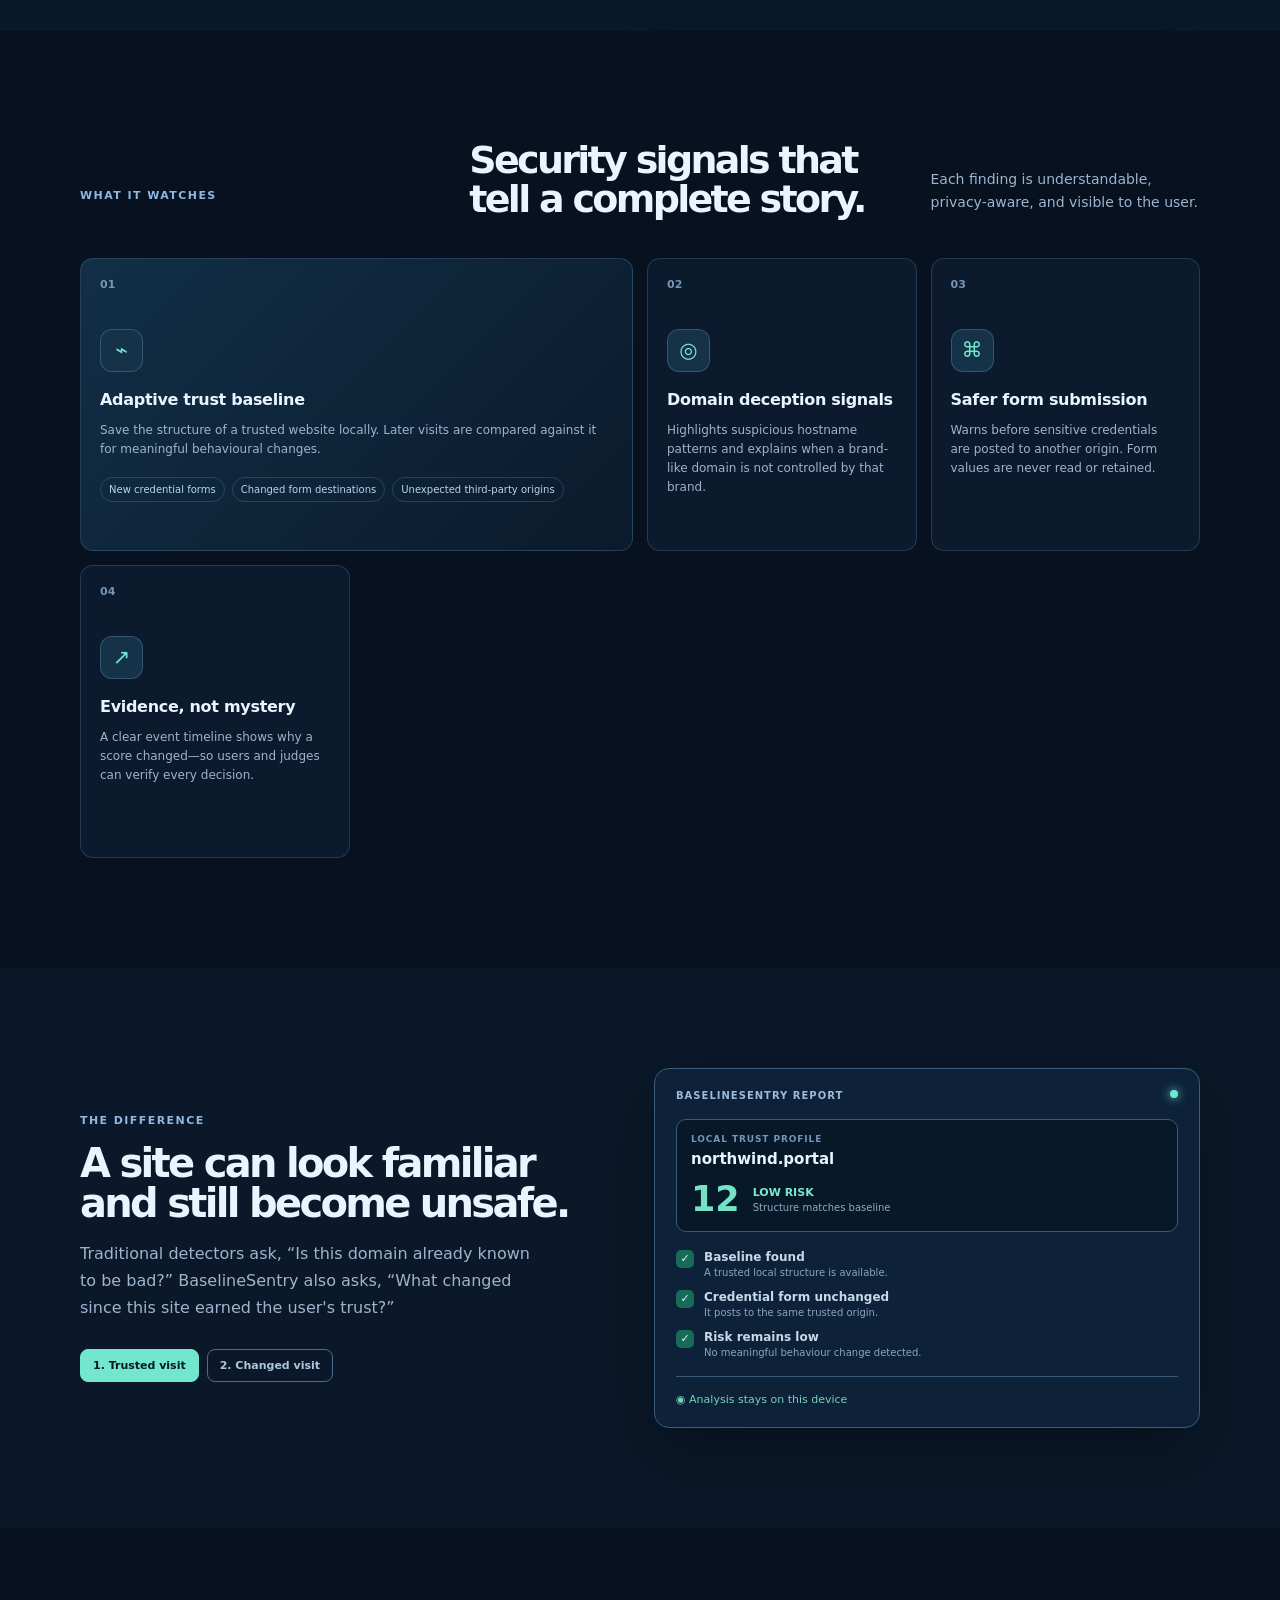
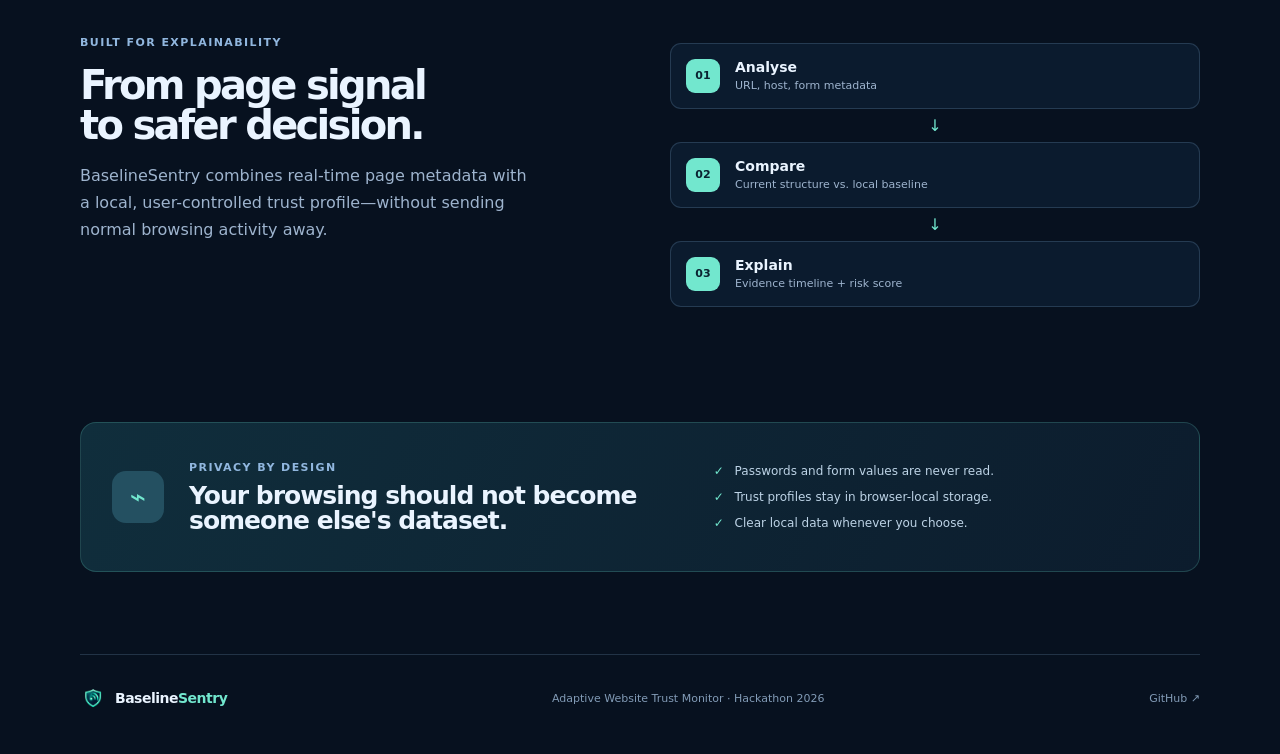
==== commit d030f556: "feat: redesign BaselineSentry hero experience" ====
--- a/docs/index.html
+++ b/docs/index.html
@@ -5,13 +5,14 @@
     <meta name="viewport" content="width=device-width, initial-scale=1" />
     <meta name="description" content="BaselineSentry is a privacy-first browser extension for adaptive phishing detection and website trust monitoring." />
     <title>BaselineSentry — Website Trust Monitor</title>
+    <link rel="icon" type="image/png" href="assets/baselinesentry-logo.png" />
     <link rel="stylesheet" href="styles.css" />
   </head>
   <body>
     <div class="site-shell">
       <header class="nav wrap">
         <a class="brand" href="#top" aria-label="BaselineSentry home">
-          <span class="brand-icon">B</span>
+          <img class="brand-icon" src="assets/baselinesentry-logo.png" alt="" />
           <span>Baseline<span>Sentry</span></span>
         </a>
         <nav aria-label="Main navigation">
@@ -24,11 +25,19 @@
       </header>
 
       <main id="top">
-        <section class="hero wrap">
+        <section class="hero">
+          <div class="hero-dot-grid" aria-hidden="true"></div>
+          <div class="hero-watermark" aria-hidden="true">TRUST</div>
+          <div class="hero-security-field" aria-hidden="true">
+            <span class="field-ring ring-a"></span><span class="field-ring ring-b"></span><span class="field-ring ring-c"></span>
+            <span class="field-path path-a"></span><span class="field-path path-b"></span><span class="field-path path-c"></span>
+            <span class="field-node field-url">URL</span><span class="field-node field-dom">DOM</span><span class="field-node field-history">BASELINE</span>
+          </div>
+          <div class="hero-content wrap">
           <div class="hero-copy">
             <p class="eyebrow"><i></i> ADAPTIVE PHISHING DEFENCE</p>
             <h1>Trust the website.<br /><em>Verify the change.</em></h1>
-            <p class="hero-text">BaselineSentry learns a website's normal security structure locally, then alerts you when a login form, destination, or behaviour unexpectedly changes.</p>
+            <p class="hero-text">BaselineSentry learns the normal security structure of a website locally, then highlights meaningful changes before they become a phishing trap.</p>
             <div class="hero-actions">
               <a class="button" href="#demo">See adaptive detection <span>↓</span></a>
               <a class="text-link" href="#features">Explore capabilities <span>→</span></a>
@@ -56,6 +65,7 @@
               <div class="signal-row faded"><i>•</i><span>Watching for behavioural drift</span></div>
             </div>
             <div class="float-tag"><i></i> Baseline protected</div>
+          </div>
           </div>
         </section>
 
@@ -189,11 +199,11 @@
       </main>
 
       <footer class="wrap">
-        <a class="brand" href="#top"><span class="brand-icon">B</span><span>Baseline<span>Sentry</span></span></a>
+        <a class="brand" href="#top"><img class="brand-icon" src="assets/baselinesentry-logo.png" alt="" /><span>Baseline<span>Sentry</span></span></a>
         <p>Adaptive Website Trust Monitor · Hackathon 2026</p>
         <a href="https://github.com/gopalrath-dev/baseline-sentry" target="_blank" rel="noreferrer">GitHub ↗</a>
       </footer>
     </div>
-    <script src="app.js"></script>
+    <script src="app.js?v=blacklist-risk-override-1"></script>
   </body>
 </html>
--- a/docs/styles.css
+++ b/docs/styles.css
@@ -20,7 +20,7 @@
 .nav { display: flex; align-items: center; justify-content: space-between; padding: 22px 0; }
 .brand { display: inline-flex; align-items: center; gap: 9px; font-size: 17px; font-weight: 750; letter-spacing: -.5px; }
 .brand > span:last-child span { color: var(--cyan); }
-.brand-icon { display: grid; width: 30px; height: 30px; place-items: center; border-radius: 9px; color: #07111f; background: linear-gradient(135deg, var(--cyan), var(--blue)); font-size: 15px; font-weight: 900; }
+.brand-icon { display: block; width: 32px; height: 32px; object-fit: contain; border-radius: 9px; }
 nav { display: flex; gap: 28px; color: #bacce1; font-size: 13px; }
 nav a:hover, footer a:hover, .text-link:hover { color: var(--cyan); }
 .button { display: inline-flex; align-items: center; justify-content: center; gap: 12px; border: 1px solid #8cf1dd; border-radius: 9px; padding: 13px 16px; color: #04151a; background: var(--cyan); font-size: 13px; font-weight: 800; box-shadow: 0 10px 30px #2fd4b338; transition: transform .2s, box-shadow .2s; }
@@ -157,15 +157,64 @@
 .privacy-list i { margin-right: 7px; color: var(--cyan); font-style: normal; }
 footer { display: flex; justify-content: space-between; align-items: center; padding: 26px 0 38px; border-top: 1px solid var(--line); color: #829bb6; font-size: 11px; }
 footer .brand { color: var(--ink); font-size: 14px; }
-footer .brand-icon { width: 25px; height: 25px; font-size: 12px; }
+footer .brand-icon { width: 26px; height: 26px; }
 @keyframes float { 50% { transform: translateY(-7px); } }
 @keyframes scan { 50% { transform: translateX(118%); } }
 @keyframes blink { 50% { opacity: .35; } }
+
+/* Cinematic hackathon hero: live security telemetry, built without remote media. */
+.site-shell { background: radial-gradient(ellipse 82% 55rem at 69% 4%, #1b3d69 0%, #07111f 62%); }
+.nav { position: relative; z-index: 5; }
+.nav .brand, .nav nav, .nav .button-small { backdrop-filter: blur(14px); }
+.nav .brand { padding: 7px 11px 7px 7px; border: 1px solid #ffffff14; border-radius: 12px; background: #0b1b30a8; }
+.nav nav { gap: 19px; padding: 11px 15px; border: 1px solid #ffffff12; border-radius: 999px; background: #0b1b3085; }
+.nav .button-small { border-radius: 999px; box-shadow: none; }
+.hero {
+  position: relative; isolation: isolate; min-height: calc(100svh - 88px); align-items: end; overflow: hidden;
+  padding: 76px 0 52px; background: radial-gradient(circle at 72% 46%, #1e6b7b42 0 3%, transparent 27%), linear-gradient(125deg, #07111f 12%, #0a1a2d 63%, #07111f);
+}
+.hero::before, .hero::after { content: none; }
+.hero::before { content: ""; position: absolute; inset: 0; z-index: -2; opacity: .42; background-image: radial-gradient(#b9e9ff 1px, transparent 1px); background-size: 24px 24px; mask-image: linear-gradient(90deg, #000, #0008 57%, transparent); }
+.hero::after { content: "BASELINE"; position: absolute; z-index: -1; top: 45%; left: 50%; width: 130%; transform: translate(-50%, -50%); color: #b5d8ff0b; font-size: clamp(90px, 19vw, 290px); font-weight: 900; letter-spacing: -.09em; line-height: .8; text-align: center; pointer-events: none; }
+.hero-copy { position: relative; z-index: 2; max-width: 670px; }
+.hero-content { position: relative; z-index: 2; display: grid; grid-template-columns: 1.05fr .95fr; align-items: end; gap: 40px; min-height: calc(100svh - 216px); }
+.hero .eyebrow { margin-bottom: 24px; }
+.hero h1 { max-width: 700px; font-size: clamp(54px, 7vw, 104px); line-height: .88; letter-spacing: -.075em; font-weight: 520; }
+.hero h1 em { display: inline-block; color: #94f4dd; text-shadow: 0 0 38px #4de1bf54; }
+.hero-text { max-width: 480px; margin: 25px 0; color: #c0d4e9; font-size: 14px; line-height: 1.7; }
+.hero-actions { gap: 17px; }
+.trust-row { margin-top: 33px; }
+.hero-visual { position: relative; z-index: 1; justify-self: end; width: min(100%, 505px); min-height: 430px; }
+.hero-visual::before, .hero-visual::after { content: ""; position: absolute; border: 1px solid #77f2db31; border-radius: 50%; }
+.hero-visual::before { width: 430px; height: 430px; animation: hero-orbit 18s linear infinite; }
+.hero-visual::after { width: 292px; height: 292px; border-style: dashed; animation: hero-orbit 13s linear infinite reverse; }
+.orb-a { width: 360px; height: 360px; filter: blur(0); background: radial-gradient(circle, #48d9c548 0 2%, #3186c61a 25%, transparent 70%); }
+.orb-b { width: 210px; height: 210px; transform: translate(145px, -125px); background: #72e7ce2c; }
+.monitor-card { width: min(100%, 390px); padding: 20px; border-color: #80dff05c; border-radius: 18px; background: linear-gradient(135deg, #12324ae8, #061221ee); box-shadow: 0 40px 90px #0000008f, 0 0 70px #37dbbe14, inset 0 1px 0 #ffffff25; }
+.monitor-card::before { content: ""; position: absolute; inset: 10px; border: 1px solid #ffffff0d; border-radius: 11px; pointer-events: none; }
+.card-topline { color: #b8d6ef; }
+.score-panel { border-color: #69e8d240; background: #061625aa; }
+.float-tag { right: -34px; bottom: 31px; border-color: #8cf5df75; background: #103144e8; }
+.hero-dot-grid { position: absolute; inset: 0; z-index: -2; opacity: .42; background-image: radial-gradient(#b9e9ff 1px, transparent 1px); background-size: 24px 24px; mask-image: linear-gradient(90deg, #000, #0008 57%, transparent); }
+.hero-watermark { position: absolute; z-index: -1; top: 45%; left: 50%; width: 130%; transform: translate(-50%, -50%); color: #b5d8ff0b; font-size: clamp(90px, 19vw, 290px); font-weight: 900; letter-spacing: -.09em; line-height: .8; text-align: center; pointer-events: none; }
+.hero-security-field { position: absolute; z-index: 0; top: 45%; left: 71%; width: 520px; height: 520px; transform: translate(calc(-50% + var(--pointer-x, 0px)), calc(-50% + var(--pointer-y, 0px))); transition: transform .55s ease-out; pointer-events: none; }
+.field-ring { position: absolute; inset: 50%; border: 1px solid #79f3df36; border-radius: 50%; transform: translate(-50%, -50%); }
+.ring-a { width: 510px; height: 510px; border-style: dashed; animation: hero-orbit 28s linear infinite; }
+.ring-b { width: 345px; height: 345px; border-color: #82bfff2c; }
+.ring-c { width: 184px; height: 184px; border-color: #83f1db58; box-shadow: 0 0 70px #38d4bd1f; animation: pulse-ring 3.4s ease-in-out infinite; }
+.field-path { position: absolute; top: 50%; left: 50%; height: 1px; transform-origin: left; background: linear-gradient(90deg, #83f1db00, #83f1db8c, #83f1db00); }
+.path-a { width: 300px; transform: rotate(-22deg); }.path-b { width: 250px; transform: rotate(113deg); }.path-c { width: 214px; transform: rotate(197deg); }
+.field-node { position: absolute; display: grid; place-items: center; min-width: 48px; height: 25px; padding: 0 8px; border: 1px solid #9af8e570; border-radius: 999px; color: #bffdf1; background: #0a2535d9; box-shadow: 0 0 21px #35d6bd2b; font-size: 8px; font-weight: 900; letter-spacing: .11em; }
+.field-url { top: 18%; left: 19%; }.field-dom { right: 3%; top: 46%; }.field-history { bottom: 17%; left: 20%; }
+@keyframes hero-orbit { to { transform: rotate(360deg); } }
+@keyframes pulse-ring { 50% { opacity: .42; transform: translate(-50%, -50%) scale(1.08); } }
 @media (max-width: 820px) {
   .nav nav { display: none; }
-  .hero, .demo-layout, .architecture, .link-check-layout { grid-template-columns: 1fr; }
-  .hero { padding-top: 30px; }
-  .hero-visual { min-height: 340px; }
+  .hero-content, .demo-layout, .architecture, .link-check-layout { grid-template-columns: 1fr; }
+  .hero { min-height: auto; padding-top: 62px; }
+  .hero-content { min-height: auto; }
+  .hero-visual { justify-self: center; width: 100%; min-height: 355px; margin-top: 15px; }
+  .hero-security-field { left: 66%; top: 64%; opacity: .65; transform: translate(-50%, -50%); }
   .section-heading { grid-template-columns: 1fr; gap: 12px; }
   .feature-grid { grid-template-columns: repeat(2, 1fr); }
   .feature-card.featured { grid-column: span 2; }
@@ -175,7 +224,9 @@
 @media (max-width: 540px) {
   .wrap { width: min(100% - 30px, 1120px); }
   .nav .button { display: none; }
-  .hero h1 { font-size: 43px; }
+  .hero h1 { font-size: clamp(48px, 14vw, 70px); }
+  .hero-watermark { top: 30%; font-size: 31vw; }
+  .hero-security-field { display: none; }
   .feature-grid { grid-template-columns: 1fr; }
   .feature-card.featured { grid-column: span 1; }
   .feature-card { min-height: auto; }
